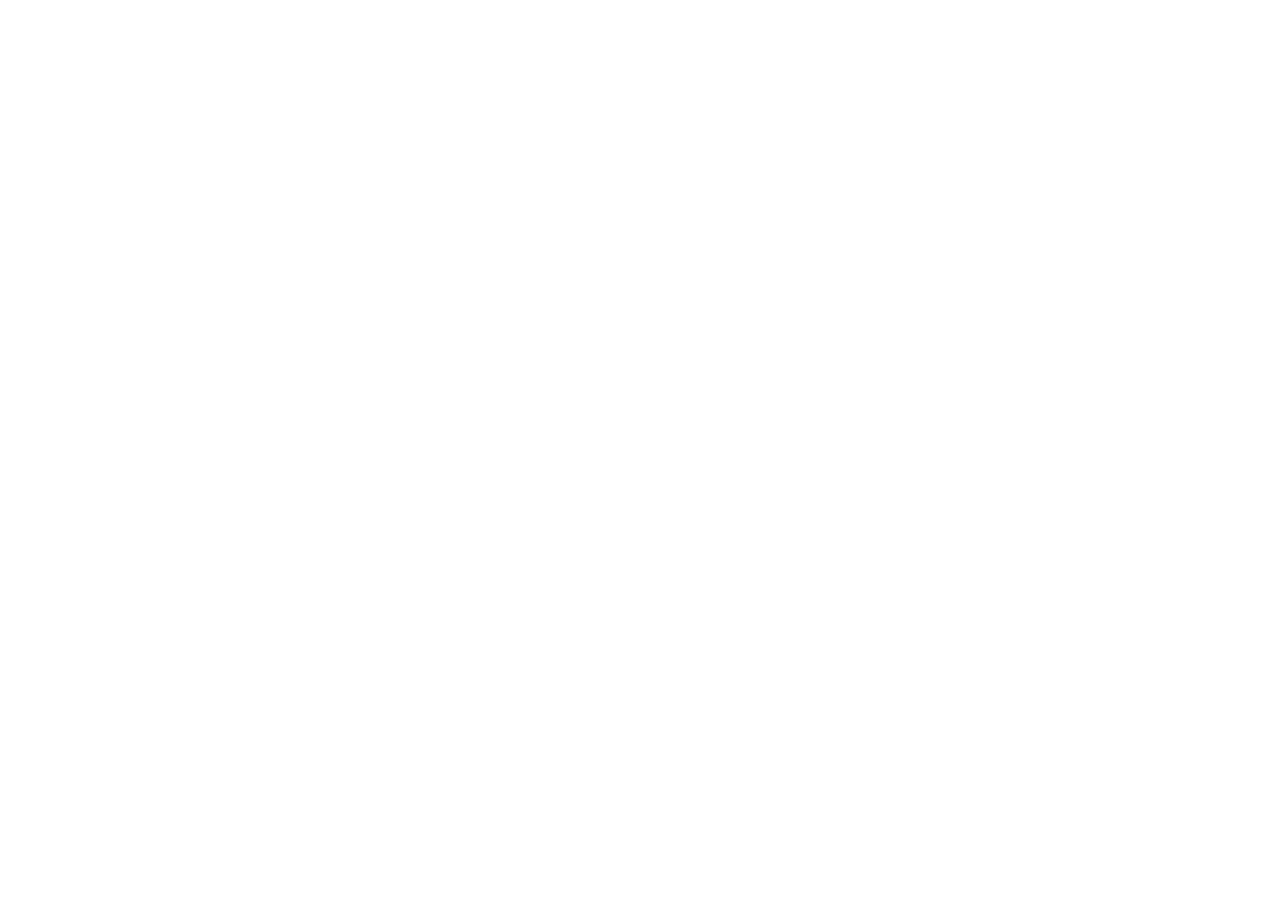
==== index.html @ 06ba1bb6 "初始化文件提交" ====
<!DOCTYPE html>
<html lang="en">
<head>
    <meta charset="UTF-8">
    <meta name="viewport" content="width=device-width, initial-scale=1.0">
    <title>Document</title>
</head>
<body>
    
</body>
</html>
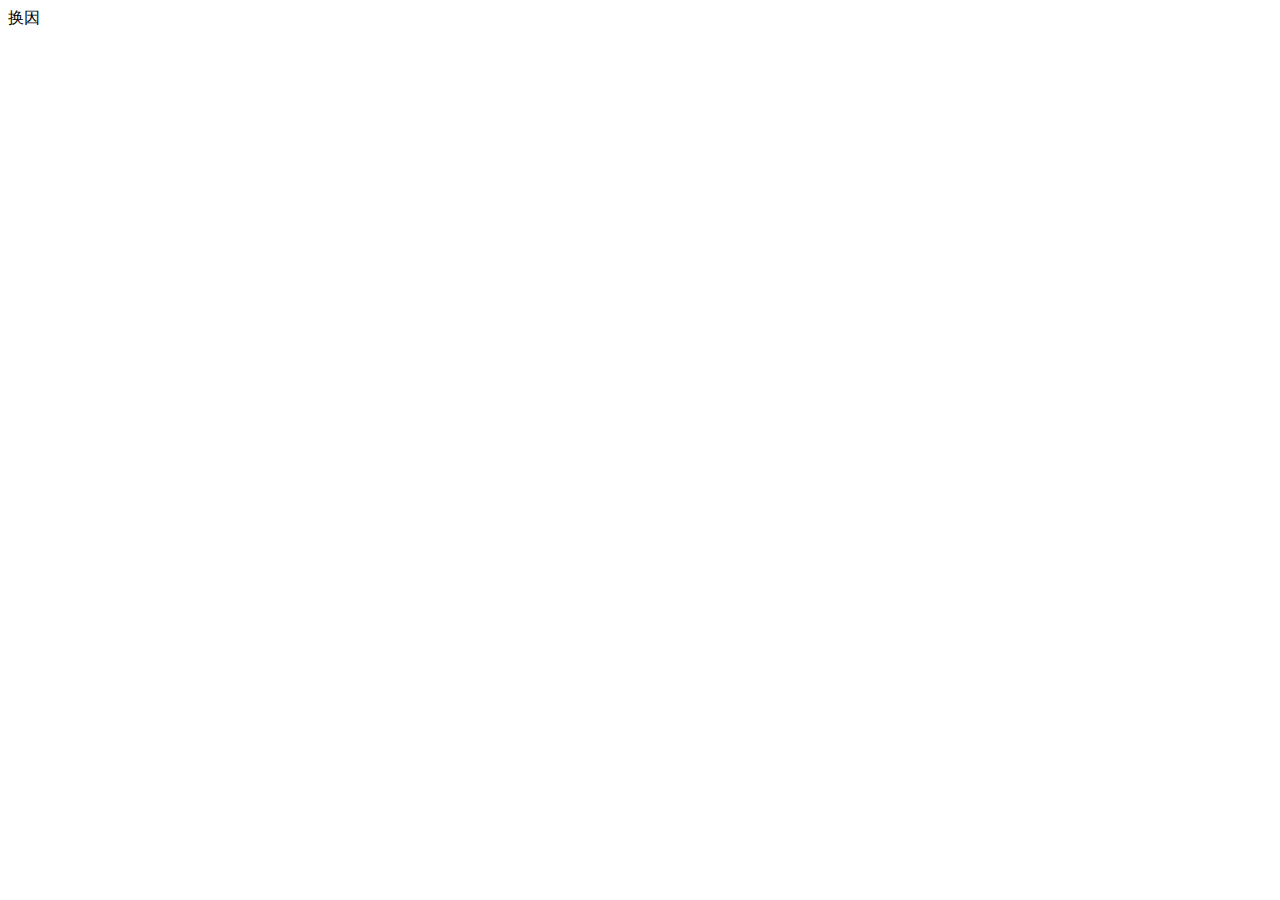
==== commit ed8c9237: "login分支登录页面完成" ====
--- a/index.html
+++ b/index.html
@@ -6,6 +6,6 @@
     <title>Document</title>
 </head>
 <body>
-    
+    换因
 </body>
 </html>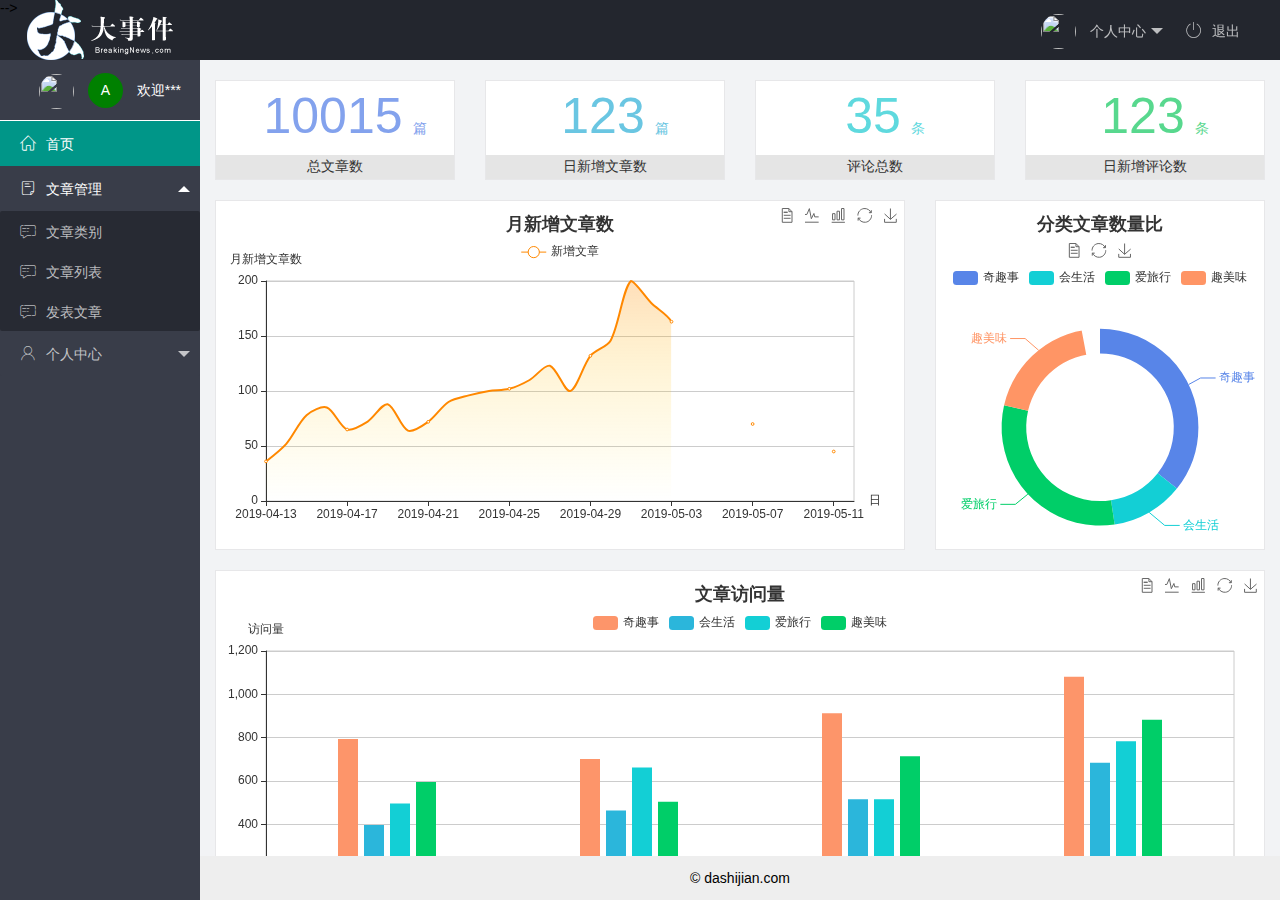
==== commit cfa99d4d: "index 退出功能" ====
--- a/index.html
+++ b/index.html
@@ -1,11 +1,93 @@
-<!DOCTYPE html>
 <html lang="en">
+
 <head>
     <meta charset="UTF-8">
     <meta name="viewport" content="width=device-width, initial-scale=1.0">
-    <title>Document</title>
+    <title>内容主页</title>
+    <!-- 引入layui的css -->
+    <link rel="stylesheet" href="assets/lib/layui/css/layui.css">
+    <!-- 引入i-con -->
+    <link rel="stylesheet" href="assets/fonts/iconfont.css">
+    <!-- 引入自己的css -->
+    <link rel="stylesheet" href="assets/css/index.css">
 </head>
+
 <body>
-    换因
+    <div class="layui-layout layui-layout-admin">
+        <div class="layui-header">
+            <div class="layui-logo">
+                <img src="assets/images/logo.png" alt="">
+            </div>
+            <!-- 头部区域（可配合layui已有的水平导航） --> -->
+            <ul class="layui-nav layui-layout-right">
+                <li class="layui-nav-item">
+                    <a href="javascript:;">
+                        <img src="http://t.cn/RCzsdCq" class="layui-nav-img">
+                        个人中心
+                    </a>
+                    <dl class="layui-nav-child">
+                        <dd><a href="">基本资料</a></dd>
+                        <dd><a href="">更换头像</a></dd>
+                        <dd><a href="">重置密码</a></dd>
+                    </dl>
+                </li>
+                <li class="layui-nav-item" >
+                   <a href="javascript:;" id="out"><span class="iconfont icon-tuichu" ></span>退出</a></li>
+            </ul>
+        </div>
+        <!-- 侧边栏内容 -->
+        <div class="layui-side layui-bg-black">
+            <div class="layui-side-scroll">
+                  <!-- 个人头像 -->
+              <div class="uselogo">
+                <img src="http://t.cn/RCzsdCq" class="layui-nav-img">
+                <span class="logo_two">A</span>
+                <span id="welcome">欢迎***</span>
+
+            </div>
+                <!-- 左侧导航区域（可配合layui已有的垂直导航） -->
+                <ul class="layui-nav layui-nav-tree " lay-shrink="all"   lay-filter="test">
+                    <li class="layui-nav-item layui-this"><a href="home/dashboard.html" target="fd">
+                        <span class="iconfont icon-home"></span>首页</a></li>
+                    <li class="layui-nav-item layui-nav-itemed">
+                        <a class="" href="javascript:;">
+                            <span class="iconfont icon-16"></span>文章管理</a>
+                        <dl class="layui-nav-child">
+                            <dd><a href="javascript:;"><span class="iconfont icon-pinglun"></span>文章类别</a></dd>
+                            <dd><a href="javascript:;"><span class="iconfont icon-pinglun"></span>文章列表</a></dd>
+                            <dd><a href="javascript:;"><span class="iconfont icon-pinglun"></span>发表文章</a></dd>
+                        </dl>
+                    </li>
+                    <li class="layui-nav-item">
+                        <a href="javascript:;">
+                            <span class="iconfont icon-user"></span>个人中心</a>
+                        <dl class="layui-nav-child">
+                            <dd><a href="javascript:;"><span class="iconfont icon-pinglun"></span>基本资料</a></dd>
+                            <dd><a href="javascript:;"><span class="iconfont icon-pinglun"></span>更换头像</a></dd>
+                            <dd><a href=""><span class="iconfont icon-pinglun"></span>重置密码</a></dd>
+                        </dl>
+                    </li>
+                </ul>
+            </div>
+        </div>
+        <div class="layui-body">
+            <!-- 内容主体区域 -->
+          <iframe name="fd"  src="home/dashboard.html" frameborder="0"></iframe>
+        </div>
+
+        <div class="layui-footer">
+            <!-- 底部固定区域 -->
+            © dashijian.com 
+        </div>
+    </div>
+    <!-- 调用layui的js -->
+    <script src="assets/lib/layui/layui.all.js"></script>
+    <!-- 调用jquery -->
+    <script src="assets/lib/jquery.js"></script>
+    <!-- 调用jquery辅助文档 -->
+    <script src="assets/js/baseapi.js"></script>
+    <!-- 调用自己的js -->
+    <script src="assets/js/index.js"></script>
 </body>
+
 </html>--- a/assets/lib/layui/css/layui.css
+++ b/assets/lib/layui/css/layui.css
@@ -0,0 +1,2 @@
+/** layui-v2.5.6 MIT License By https://www.layui.com */
+ .layui-inline,img{display:inline-block;vertical-align:middle}h1,h2,h3,h4,h5,h6{font-weight:400}.layui-edge,.layui-header,.layui-inline,.layui-main{position:relative}.layui-body,.layui-edge,.layui-elip{overflow:hidden}.layui-btn,.layui-edge,.layui-inline,img{vertical-align:middle}.layui-btn,.layui-disabled,.layui-icon,.layui-unselect{-moz-user-select:none;-webkit-user-select:none;-ms-user-select:none}.layui-elip,.layui-form-checkbox span,.layui-form-pane .layui-form-label{text-overflow:ellipsis;white-space:nowrap}.layui-breadcrumb,.layui-tree-btnGroup{visibility:hidden}blockquote,body,button,dd,div,dl,dt,form,h1,h2,h3,h4,h5,h6,input,li,ol,p,pre,td,textarea,th,ul{margin:0;padding:0;-webkit-tap-highlight-color:rgba(0,0,0,0)}a:active,a:hover{outline:0}img{border:none}li{list-style:none}table{border-collapse:collapse;border-spacing:0}h4,h5,h6{font-size:100%}button,input,optgroup,option,select,textarea{font-family:inherit;font-size:inherit;font-style:inherit;font-weight:inherit;outline:0}pre{white-space:pre-wrap;white-space:-moz-pre-wrap;white-space:-pre-wrap;white-space:-o-pre-wrap;word-wrap:break-word}body{line-height:24px;font:14px Helvetica Neue,Helvetica,PingFang SC,Tahoma,Arial,sans-serif}hr{height:1px;margin:10px 0;border:0;clear:both}a{color:#333;text-decoration:none}a:hover{color:#777}a cite{font-style:normal;*cursor:pointer}.layui-border-box,.layui-border-box *{box-sizing:border-box}.layui-box,.layui-box *{box-sizing:content-box}.layui-clear{clear:both;*zoom:1}.layui-clear:after{content:'\20';clear:both;*zoom:1;display:block;height:0}.layui-inline{*display:inline;*zoom:1}.layui-edge{display:inline-block;width:0;height:0;border-width:6px;border-style:dashed;border-color:transparent}.layui-edge-top{top:-4px;border-bottom-color:#999;border-bottom-style:solid}.layui-edge-right{border-left-color:#999;border-left-style:solid}.layui-edge-bottom{top:2px;border-top-color:#999;border-top-style:solid}.layui-edge-left{border-right-color:#999;border-right-style:solid}.layui-disabled,.layui-disabled:hover{color:#d2d2d2!important;cursor:not-allowed!important}.layui-circle{border-radius:100%}.layui-show{display:block!important}.layui-hide{display:none!important}@font-face{font-family:layui-icon;src:url(../font/iconfont.eot?v=256);src:url(../font/iconfont.eot?v=256#iefix) format('embedded-opentype'),url(../font/iconfont.woff2?v=256) format('woff2'),url(../font/iconfont.woff?v=256) format('woff'),url(../font/iconfont.ttf?v=256) format('truetype'),url(../font/iconfont.svg?v=256#layui-icon) format('svg')}.layui-icon{font-family:layui-icon!important;font-size:16px;font-style:normal;-webkit-font-smoothing:antialiased;-moz-osx-font-smoothing:grayscale}.layui-icon-reply-fill:before{content:"\e611"}.layui-icon-set-fill:before{content:"\e614"}.layui-icon-menu-fill:before{content:"\e60f"}.layui-icon-search:before{content:"\e615"}.layui-icon-share:before{content:"\e641"}.layui-icon-set-sm:before{content:"\e620"}.layui-icon-engine:before{content:"\e628"}.layui-icon-close:before{content:"\1006"}.layui-icon-close-fill:before{content:"\1007"}.layui-icon-chart-screen:before{content:"\e629"}.layui-icon-star:before{content:"\e600"}.layui-icon-circle-dot:before{content:"\e617"}.layui-icon-chat:before{content:"\e606"}.layui-icon-release:before{content:"\e609"}.layui-icon-list:before{content:"\e60a"}.layui-icon-chart:before{content:"\e62c"}.layui-icon-ok-circle:before{content:"\1005"}.layui-icon-layim-theme:before{content:"\e61b"}.layui-icon-table:before{content:"\e62d"}.layui-icon-right:before{content:"\e602"}.layui-icon-left:before{content:"\e603"}.layui-icon-cart-simple:before{content:"\e698"}.layui-icon-face-cry:before{content:"\e69c"}.layui-icon-face-smile:before{content:"\e6af"}.layui-icon-survey:before{content:"\e6b2"}.layui-icon-tree:before{content:"\e62e"}.layui-icon-ie:before{content:"\e7bb"}.layui-icon-upload-circle:before{content:"\e62f"}.layui-icon-add-circle:before{content:"\e61f"}.layui-icon-download-circle:before{content:"\e601"}.layui-icon-templeate-1:before{content:"\e630"}.layui-icon-util:before{content:"\e631"}.layui-icon-face-surprised:before{content:"\e664"}.layui-icon-edit:before{content:"\e642"}.layui-icon-speaker:before{content:"\e645"}.layui-icon-down:before{content:"\e61a"}.layui-icon-file:before{content:"\e621"}.layui-icon-layouts:before{content:"\e632"}.layui-icon-rate-half:before{content:"\e6c9"}.layui-icon-add-circle-fine:before{content:"\e608"}.layui-icon-prev-circle:before{content:"\e633"}.layui-icon-read:before{content:"\e705"}.layui-icon-404:before{content:"\e61c"}.layui-icon-carousel:before{content:"\e634"}.layui-icon-help:before{content:"\e607"}.layui-icon-code-circle:before{content:"\e635"}.layui-icon-windows:before{content:"\e67f"}.layui-icon-water:before{content:"\e636"}.layui-icon-username:before{content:"\e66f"}.layui-icon-find-fill:before{content:"\e670"}.layui-icon-about:before{content:"\e60b"}.layui-icon-location:before{content:"\e715"}.layui-icon-up:before{content:"\e619"}.layui-icon-pause:before{content:"\e651"}.layui-icon-date:before{content:"\e637"}.layui-icon-layim-uploadfile:before{content:"\e61d"}.layui-icon-delete:before{content:"\e640"}.layui-icon-play:before{content:"\e652"}.layui-icon-top:before{content:"\e604"}.layui-icon-firefox:before{content:"\e686"}.layui-icon-friends:before{content:"\e612"}.layui-icon-refresh-3:before{content:"\e9aa"}.layui-icon-ok:before{content:"\e605"}.layui-icon-layer:before{content:"\e638"}.layui-icon-face-smile-fine:before{content:"\e60c"}.layui-icon-dollar:before{content:"\e659"}.layui-icon-group:before{content:"\e613"}.layui-icon-layim-download:before{content:"\e61e"}.layui-icon-picture-fine:before{content:"\e60d"}.layui-icon-link:before{content:"\e64c"}.layui-icon-diamond:before{content:"\e735"}.layui-icon-log:before{content:"\e60e"}.layui-icon-key:before{content:"\e683"}.layui-icon-rate-solid:before{content:"\e67a"}.layui-icon-fonts-del:before{content:"\e64f"}.layui-icon-unlink:before{content:"\e64d"}.layui-icon-fonts-clear:before{content:"\e639"}.layui-icon-triangle-r:before{content:"\e623"}.layui-icon-circle:before{content:"\e63f"}.layui-icon-radio:before{content:"\e643"}.layui-icon-align-center:before{content:"\e647"}.layui-icon-align-right:before{content:"\e648"}.layui-icon-align-left:before{content:"\e649"}.layui-icon-loading-1:before{content:"\e63e"}.layui-icon-return:before{content:"\e65c"}.layui-icon-fonts-strong:before{content:"\e62b"}.layui-icon-upload:before{content:"\e67c"}.layui-icon-dialogue:before{content:"\e63a"}.layui-icon-video:before{content:"\e6ed"}.layui-icon-headset:before{content:"\e6fc"}.layui-icon-cellphone-fine:before{content:"\e63b"}.layui-icon-add-1:before{content:"\e654"}.layui-icon-face-smile-b:before{content:"\e650"}.layui-icon-fonts-html:before{content:"\e64b"}.layui-icon-screen-full:before{content:"\e622"}.layui-icon-form:before{content:"\e63c"}.layui-icon-cart:before{content:"\e657"}.layui-icon-camera-fill:before{content:"\e65d"}.layui-icon-tabs:before{content:"\e62a"}.layui-icon-heart-fill:before{content:"\e68f"}.layui-icon-fonts-code:before{content:"\e64e"}.layui-icon-ios:before{content:"\e680"}.layui-icon-at:before{content:"\e687"}.layui-icon-fire:before{content:"\e756"}.layui-icon-set:before{content:"\e716"}.layui-icon-fonts-u:before{content:"\e646"}.layui-icon-triangle-d:before{content:"\e625"}.layui-icon-tips:before{content:"\e702"}.layui-icon-picture:before{content:"\e64a"}.layui-icon-more-vertical:before{content:"\e671"}.layui-icon-bluetooth:before{content:"\e689"}.layui-icon-flag:before{content:"\e66c"}.layui-icon-loading:before{content:"\e63d"}.layui-icon-fonts-i:before{content:"\e644"}.layui-icon-refresh-1:before{content:"\e666"}.layui-icon-rmb:before{content:"\e65e"}.layui-icon-addition:before{content:"\e624"}.layui-icon-home:before{content:"\e68e"}.layui-icon-time:before{content:"\e68d"}.layui-icon-user:before{content:"\e770"}.layui-icon-notice:before{content:"\e667"}.layui-icon-chrome:before{content:"\e68a"}.layui-icon-edge:before{content:"\e68b"}.layui-icon-login-weibo:before{content:"\e675"}.layui-icon-voice:before{content:"\e688"}.layui-icon-upload-drag:before{content:"\e681"}.layui-icon-login-qq:before{content:"\e676"}.layui-icon-snowflake:before{content:"\e6b1"}.layui-icon-heart:before{content:"\e68c"}.layui-icon-logout:before{content:"\e682"}.layui-icon-file-b:before{content:"\e655"}.layui-icon-template:before{content:"\e663"}.layui-icon-transfer:before{content:"\e691"}.layui-icon-auz:before{content:"\e672"}.layui-icon-console:before{content:"\e665"}.layui-icon-app:before{content:"\e653"}.layui-icon-prev:before{content:"\e65a"}.layui-icon-website:before{content:"\e7ae"}.layui-icon-next:before{content:"\e65b"}.layui-icon-component:before{content:"\e857"}.layui-icon-android:before{content:"\e684"}.layui-icon-more:before{content:"\e65f"}.layui-icon-login-wechat:before{content:"\e677"}.layui-icon-shrink-right:before{content:"\e668"}.layui-icon-spread-left:before{content:"\e66b"}.layui-icon-camera:before{content:"\e660"}.layui-icon-note:before{content:"\e66e"}.layui-icon-refresh:before{content:"\e669"}.layui-icon-female:before{content:"\e661"}.layui-icon-male:before{content:"\e662"}.layui-icon-screen-restore:before{content:"\e758"}.layui-icon-password:before{content:"\e673"}.layui-icon-senior:before{content:"\e674"}.layui-icon-theme:before{content:"\e66a"}.layui-icon-tread:before{content:"\e6c5"}.layui-icon-praise:before{content:"\e6c6"}.layui-icon-star-fill:before{content:"\e658"}.layui-icon-rate:before{content:"\e67b"}.layui-icon-template-1:before{content:"\e656"}.layui-icon-vercode:before{content:"\e679"}.layui-icon-service:before{content:"\e626"}.layui-icon-cellphone:before{content:"\e678"}.layui-icon-print:before{content:"\e66d"}.layui-icon-cols:before{content:"\e610"}.layui-icon-wifi:before{content:"\e7e0"}.layui-icon-export:before{content:"\e67d"}.layui-icon-rss:before{content:"\e808"}.layui-icon-slider:before{content:"\e714"}.layui-icon-email:before{content:"\e618"}.layui-icon-subtraction:before{content:"\e67e"}.layui-icon-mike:before{content:"\e6dc"}.layui-icon-light:before{content:"\e748"}.layui-icon-gift:before{content:"\e627"}.layui-icon-mute:before{content:"\e685"}.layui-icon-reduce-circle:before{content:"\e616"}.layui-icon-music:before{content:"\e690"}.layui-main{width:1140px;margin:0 auto}.layui-header{z-index:1000;height:60px}.layui-header a:hover{transition:all .5s;-webkit-transition:all .5s}.layui-side{position:fixed;left:0;top:0;bottom:0;z-index:999;width:200px;overflow-x:hidden}.layui-side-scroll{position:relative;width:220px;height:100%;overflow-x:hidden}.layui-body{position:absolute;left:200px;right:0;top:0;bottom:0;z-index:998;width:auto;overflow-y:auto;box-sizing:border-box}.layui-layout-body{overflow:hidden}.layui-layout-admin .layui-header{background-color:#23262E}.layui-layout-admin .layui-side{top:60px;width:200px;overflow-x:hidden}.layui-layout-admin .layui-body{position:fixed;top:60px;bottom:44px}.layui-layout-admin .layui-main{width:auto;margin:0 15px}.layui-layout-admin .layui-footer{position:fixed;left:200px;right:0;bottom:0;height:44px;line-height:44px;padding:0 15px;background-color:#eee}.layui-layout-admin .layui-logo{position:absolute;left:0;top:0;width:200px;height:100%;line-height:60px;text-align:center;color:#009688;font-size:16px}.layui-layout-admin .layui-header .layui-nav{background:0 0}.layui-layout-left{position:absolute!important;left:200px;top:0}.layui-layout-right{position:absolute!important;right:0;top:0}.layui-container{position:relative;margin:0 auto;padding:0 15px;box-sizing:border-box}.layui-fluid{position:relative;margin:0 auto;padding:0 15px}.layui-row:after,.layui-row:before{content:'';display:block;clear:both}.layui-col-lg1,.layui-col-lg10,.layui-col-lg11,.layui-col-lg12,.layui-col-lg2,.layui-col-lg3,.layui-col-lg4,.layui-col-lg5,.layui-col-lg6,.layui-col-lg7,.layui-col-lg8,.layui-col-lg9,.layui-col-md1,.layui-col-md10,.layui-col-md11,.layui-col-md12,.layui-col-md2,.layui-col-md3,.layui-col-md4,.layui-col-md5,.layui-col-md6,.layui-col-md7,.layui-col-md8,.layui-col-md9,.layui-col-sm1,.layui-col-sm10,.layui-col-sm11,.layui-col-sm12,.layui-col-sm2,.layui-col-sm3,.layui-col-sm4,.layui-col-sm5,.layui-col-sm6,.layui-col-sm7,.layui-col-sm8,.layui-col-sm9,.layui-col-xs1,.layui-col-xs10,.layui-col-xs11,.layui-col-xs12,.layui-col-xs2,.layui-col-xs3,.layui-col-xs4,.layui-col-xs5,.layui-col-xs6,.layui-col-xs7,.layui-col-xs8,.layui-col-xs9{position:relative;display:block;box-sizing:border-box}.layui-col-xs1,.layui-col-xs10,.layui-col-xs11,.layui-col-xs12,.layui-col-xs2,.layui-col-xs3,.layui-col-xs4,.layui-col-xs5,.layui-col-xs6,.layui-col-xs7,.layui-col-xs8,.layui-col-xs9{float:left}.layui-col-xs1{width:8.33333333%}.layui-col-xs2{width:16.66666667%}.layui-col-xs3{width:25%}.layui-col-xs4{width:33.33333333%}.layui-col-xs5{width:41.66666667%}.layui-col-xs6{width:50%}.layui-col-xs7{width:58.33333333%}.layui-col-xs8{width:66.66666667%}.layui-col-xs9{width:75%}.layui-col-xs10{width:83.33333333%}.layui-col-xs11{width:91.66666667%}.layui-col-xs12{width:100%}.layui-col-xs-offset1{margin-left:8.33333333%}.layui-col-xs-offset2{margin-left:16.66666667%}.layui-col-xs-offset3{margin-left:25%}.layui-col-xs-offset4{margin-left:33.33333333%}.layui-col-xs-offset5{margin-left:41.66666667%}.layui-col-xs-offset6{margin-left:50%}.layui-col-xs-offset7{margin-left:58.33333333%}.layui-col-xs-offset8{margin-left:66.66666667%}.layui-col-xs-offset9{margin-left:75%}.layui-col-xs-offset10{margin-left:83.33333333%}.layui-col-xs-offset11{margin-left:91.66666667%}.layui-col-xs-offset12{margin-left:100%}@media screen and (max-width:768px){.layui-hide-xs{display:none!important}.layui-show-xs-block{display:block!important}.layui-show-xs-inline{display:inline!important}.layui-show-xs-inline-block{display:inline-block!important}}@media screen and (min-width:768px){.layui-container{width:750px}.layui-hide-sm{display:none!important}.layui-show-sm-block{display:block!important}.layui-show-sm-inline{display:inline!important}.layui-show-sm-inline-block{display:inline-block!important}.layui-col-sm1,.layui-col-sm10,.layui-col-sm11,.layui-col-sm12,.layui-col-sm2,.layui-col-sm3,.layui-col-sm4,.layui-col-sm5,.layui-col-sm6,.layui-col-sm7,.layui-col-sm8,.layui-col-sm9{float:left}.layui-col-sm1{width:8.33333333%}.layui-col-sm2{width:16.66666667%}.layui-col-sm3{width:25%}.layui-col-sm4{width:33.33333333%}.layui-col-sm5{width:41.66666667%}.layui-col-sm6{width:50%}.layui-col-sm7{width:58.33333333%}.layui-col-sm8{width:66.66666667%}.layui-col-sm9{width:75%}.layui-col-sm10{width:83.33333333%}.layui-col-sm11{width:91.66666667%}.layui-col-sm12{width:100%}.layui-col-sm-offset1{margin-left:8.33333333%}.layui-col-sm-offset2{margin-left:16.66666667%}.layui-col-sm-offset3{margin-left:25%}.layui-col-sm-offset4{margin-left:33.33333333%}.layui-col-sm-offset5{margin-left:41.66666667%}.layui-col-sm-offset6{margin-left:50%}.layui-col-sm-offset7{margin-left:58.33333333%}.layui-col-sm-offset8{margin-left:66.66666667%}.layui-col-sm-offset9{margin-left:75%}.layui-col-sm-offset10{margin-left:83.33333333%}.layui-col-sm-offset11{margin-left:91.66666667%}.layui-col-sm-offset12{margin-left:100%}}@media screen and (min-width:992px){.layui-container{width:970px}.layui-hide-md{display:none!important}.layui-show-md-block{display:block!important}.layui-show-md-inline{display:inline!important}.layui-show-md-inline-block{display:inline-block!important}.layui-col-md1,.layui-col-md10,.layui-col-md11,.layui-col-md12,.layui-col-md2,.layui-col-md3,.layui-col-md4,.layui-col-md5,.layui-col-md6,.layui-col-md7,.layui-col-md8,.layui-col-md9{float:left}.layui-col-md1{width:8.33333333%}.layui-col-md2{width:16.66666667%}.layui-col-md3{width:25%}.layui-col-md4{width:33.33333333%}.layui-col-md5{width:41.66666667%}.layui-col-md6{width:50%}.layui-col-md7{width:58.33333333%}.layui-col-md8{width:66.66666667%}.layui-col-md9{width:75%}.layui-col-md10{width:83.33333333%}.layui-col-md11{width:91.66666667%}.layui-col-md12{width:100%}.layui-col-md-offset1{margin-left:8.33333333%}.layui-col-md-offset2{margin-left:16.66666667%}.layui-col-md-offset3{margin-left:25%}.layui-col-md-offset4{margin-left:33.33333333%}.layui-col-md-offset5{margin-left:41.66666667%}.layui-col-md-offset6{margin-left:50%}.layui-col-md-offset7{margin-left:58.33333333%}.layui-col-md-offset8{margin-left:66.66666667%}.layui-col-md-offset9{margin-left:75%}.layui-col-md-offset10{margin-left:83.33333333%}.layui-col-md-offset11{margin-left:91.66666667%}.layui-col-md-offset12{margin-left:100%}}@media screen and (min-width:1200px){.layui-container{width:1170px}.layui-hide-lg{display:none!important}.layui-show-lg-block{display:block!important}.layui-show-lg-inline{display:inline!important}.layui-show-lg-inline-block{display:inline-block!important}.layui-col-lg1,.layui-col-lg10,.layui-col-lg11,.layui-col-lg12,.layui-col-lg2,.layui-col-lg3,.layui-col-lg4,.layui-col-lg5,.layui-col-lg6,.layui-col-lg7,.layui-col-lg8,.layui-col-lg9{float:left}.layui-col-lg1{width:8.33333333%}.layui-col-lg2{width:16.66666667%}.layui-col-lg3{width:25%}.layui-col-lg4{width:33.33333333%}.layui-col-lg5{width:41.66666667%}.layui-col-lg6{width:50%}.layui-col-lg7{width:58.33333333%}.layui-col-lg8{width:66.66666667%}.layui-col-lg9{width:75%}.layui-col-lg10{width:83.33333333%}.layui-col-lg11{width:91.66666667%}.layui-col-lg12{width:100%}.layui-col-lg-offset1{margin-left:8.33333333%}.layui-col-lg-offset2{margin-left:16.66666667%}.layui-col-lg-offset3{margin-left:25%}.layui-col-lg-offset4{margin-left:33.33333333%}.layui-col-lg-offset5{margin-left:41.66666667%}.layui-col-lg-offset6{margin-left:50%}.layui-col-lg-offset7{margin-left:58.33333333%}.layui-col-lg-offset8{margin-left:66.66666667%}.layui-col-lg-offset9{margin-left:75%}.layui-col-lg-offset10{margin-left:83.33333333%}.layui-col-lg-offset11{margin-left:91.66666667%}.layui-col-lg-offset12{margin-left:100%}}.layui-col-space1{margin:-.5px}.layui-col-space1>*{padding:.5px}.layui-col-space2{margin:-1px}.layui-col-space2>*{padding:1px}.layui-col-space4{margin:-2px}.layui-col-space4>*{padding:2px}.layui-col-space5{margin:-2.5px}.layui-col-space5>*{padding:2.5px}.layui-col-space6{margin:-3px}.layui-col-space6>*{padding:3px}.layui-col-space8{margin:-4px}.layui-col-space8>*{padding:4px}.layui-col-space10{margin:-5px}.layui-col-space10>*{padding:5px}.layui-col-space12{margin:-6px}.layui-col-space12>*{padding:6px}.layui-col-space14{margin:-7px}.layui-col-space14>*{padding:7px}.layui-col-space15{margin:-7.5px}.layui-col-space15>*{padding:7.5px}.layui-col-space16{margin:-8px}.layui-col-space16>*{padding:8px}.layui-col-space18{margin:-9px}.layui-col-space18>*{padding:9px}.layui-col-space20{margin:-10px}.layui-col-space20>*{padding:10px}.layui-col-space22{margin:-11px}.layui-col-space22>*{padding:11px}.layui-col-space24{margin:-12px}.layui-col-space24>*{padding:12px}.layui-col-space25{margin:-12.5px}.layui-col-space25>*{padding:12.5px}.layui-col-space26{margin:-13px}.layui-col-space26>*{padding:13px}.layui-col-space28{margin:-14px}.layui-col-space28>*{padding:14px}.layui-col-space30{margin:-15px}.layui-col-space30>*{padding:15px}.layui-btn,.layui-input,.layui-select,.layui-textarea,.layui-upload-button{outline:0;-webkit-appearance:none;transition:all .3s;-webkit-transition:all .3s;box-sizing:border-box}.layui-elem-quote{margin-bottom:10px;padding:15px;line-height:22px;border-left:5px solid #009688;border-radius:0 2px 2px 0;background-color:#f2f2f2}.layui-quote-nm{border-style:solid;border-width:1px 1px 1px 5px;background:0 0}.layui-elem-field{margin-bottom:10px;padding:0;border-width:1px;border-style:solid}.layui-elem-field legend{margin-left:20px;padding:0 10px;font-size:20px;font-weight:300}.layui-field-title{margin:10px 0 20px;border-width:1px 0 0}.layui-field-box{padding:10px 15px}.layui-field-title .layui-field-box{padding:10px 0}.layui-progress{position:relative;height:6px;border-radius:20px;background-color:#e2e2e2}.layui-progress-bar{position:absolute;left:0;top:0;width:0;max-width:100%;height:6px;border-radius:20px;text-align:right;background-color:#5FB878;transition:all .3s;-webkit-transition:all .3s}.layui-progress-big,.layui-progress-big .layui-progress-bar{height:18px;line-height:18px}.layui-progress-text{position:relative;top:-20px;line-height:18px;font-size:12px;color:#666}.layui-progress-big .layui-progress-text{position:static;padding:0 10px;color:#fff}.layui-collapse{border-width:1px;border-style:solid;border-radius:2px}.layui-colla-content,.layui-colla-item{border-top-width:1px;border-top-style:solid}.layui-colla-item:first-child{border-top:none}.layui-colla-title{position:relative;height:42px;line-height:42px;padding:0 15px 0 35px;color:#333;background-color:#f2f2f2;cursor:pointer;font-size:14px;overflow:hidden}.layui-colla-content{display:none;padding:10px 15px;line-height:22px;color:#666}.layui-colla-icon{position:absolute;left:15px;top:0;font-size:14px}.layui-card{margin-bottom:15px;border-radius:2px;background-color:#fff;box-shadow:0 1px 2px 0 rgba(0,0,0,.05)}.layui-card:last-child{margin-bottom:0}.layui-card-header{position:relative;height:42px;line-height:42px;padding:0 15px;border-bottom:1px solid #f6f6f6;color:#333;border-radius:2px 2px 0 0;font-size:14px}.layui-bg-black,.layui-bg-blue,.layui-bg-cyan,.layui-bg-green,.layui-bg-orange,.layui-bg-red{color:#fff!important}.layui-card-body{position:relative;padding:10px 15px;line-height:24px}.layui-card-body[pad15]{padding:15px}.layui-card-body[pad20]{padding:20px}.layui-card-body .layui-table{margin:5px 0}.layui-card .layui-tab{margin:0}.layui-panel-window{position:relative;padding:15px;border-radius:0;border-top:5px solid #E6E6E6;background-color:#fff}.layui-auxiliar-moving{position:fixed;left:0;right:0;top:0;bottom:0;width:100%;height:100%;background:0 0;z-index:9999999999}.layui-form-label,.layui-form-mid,.layui-form-select,.layui-input-block,.layui-input-inline,.layui-textarea{position:relative}.layui-bg-red{background-color:#FF5722!important}.layui-bg-orange{background-color:#FFB800!important}.layui-bg-green{background-color:#009688!important}.layui-bg-cyan{background-color:#2F4056!important}.layui-bg-blue{background-color:#1E9FFF!important}.layui-bg-black{background-color:#393D49!important}.layui-bg-gray{background-color:#eee!important;color:#666!important}.layui-badge-rim,.layui-colla-content,.layui-colla-item,.layui-collapse,.layui-elem-field,.layui-form-pane .layui-form-item[pane],.layui-form-pane .layui-form-label,.layui-input,.layui-layedit,.layui-layedit-tool,.layui-quote-nm,.layui-select,.layui-tab-bar,.layui-tab-card,.layui-tab-title,.layui-tab-title .layui-this:after,.layui-textarea{border-color:#e6e6e6}.layui-timeline-item:before,hr{background-color:#e6e6e6}.layui-text{line-height:22px;font-size:14px;color:#666}.layui-text h1,.layui-text h2,.layui-text h3{font-weight:500;color:#333}.layui-text h1{font-size:30px}.layui-text h2{font-size:24px}.layui-text h3{font-size:18px}.layui-text a:not(.layui-btn){color:#01AAED}.layui-text a:not(.layui-btn):hover{text-decoration:underline}.layui-text ul{padding:5px 0 5px 15px}.layui-text ul li{margin-top:5px;list-style-type:disc}.layui-text em,.layui-word-aux{color:#999!important;padding:0 5px!important}.layui-btn{display:inline-block;height:38px;line-height:38px;padding:0 18px;background-color:#009688;color:#fff;white-space:nowrap;text-align:center;font-size:14px;border:none;border-radius:2px;cursor:pointer}.layui-btn:hover{opacity:.8;filter:alpha(opacity=80);color:#fff}.layui-btn:active{opacity:1;filter:alpha(opacity=100)}.layui-btn+.layui-btn{margin-left:10px}.layui-btn-container{font-size:0}.layui-btn-container .layui-btn{margin-right:10px;margin-bottom:10px}.layui-btn-container .layui-btn+.layui-btn{margin-left:0}.layui-table .layui-btn-container .layui-btn{margin-bottom:9px}.layui-btn-radius{border-radius:100px}.layui-btn .layui-icon{margin-right:3px;font-size:18px;vertical-align:bottom;vertical-align:middle\9}.layui-btn-primary{border:1px solid #C9C9C9;background-color:#fff;color:#555}.layui-btn-primary:hover{border-color:#009688;color:#333}.layui-btn-normal{background-color:#1E9FFF}.layui-btn-warm{background-color:#FFB800}.layui-btn-danger{background-color:#FF5722}.layui-btn-checked{background-color:#5FB878}.layui-btn-disabled,.layui-btn-disabled:active,.layui-btn-disabled:hover{border:1px solid #e6e6e6;background-color:#FBFBFB;color:#C9C9C9;cursor:not-allowed;opacity:1}.layui-btn-lg{height:44px;line-height:44px;padding:0 25px;font-size:16px}.layui-btn-sm{height:30px;line-height:30px;padding:0 10px;font-size:12px}.layui-btn-sm i{font-size:16px!important}.layui-btn-xs{height:22px;line-height:22px;padding:0 5px;font-size:12px}.layui-btn-xs i{font-size:14px!important}.layui-btn-group{display:inline-block;vertical-align:middle;font-size:0}.layui-btn-group .layui-btn{margin-left:0!important;margin-right:0!important;border-left:1px solid rgba(255,255,255,.5);border-radius:0}.layui-btn-group .layui-btn-primary{border-left:none}.layui-btn-group .layui-btn-primary:hover{border-color:#C9C9C9;color:#009688}.layui-btn-group .layui-btn:first-child{border-left:none;border-radius:2px 0 0 2px}.layui-btn-group .layui-btn-primary:first-child{border-left:1px solid #c9c9c9}.layui-btn-group .layui-btn:last-child{border-radius:0 2px 2px 0}.layui-btn-group .layui-btn+.layui-btn{margin-left:0}.layui-btn-group+.layui-btn-group{margin-left:10px}.layui-btn-fluid{width:100%}.layui-input,.layui-select,.layui-textarea{height:38px;line-height:1.3;line-height:38px\9;border-width:1px;border-style:solid;background-color:#fff;border-radius:2px}.layui-input::-webkit-input-placeholder,.layui-select::-webkit-input-placeholder,.layui-textarea::-webkit-input-placeholder{line-height:1.3}.layui-input,.layui-textarea{display:block;width:100%;padding-left:10px}.layui-input:hover,.layui-textarea:hover{border-color:#D2D2D2!important}.layui-input:focus,.layui-textarea:focus{border-color:#C9C9C9!important}.layui-textarea{min-height:100px;height:auto;line-height:20px;padding:6px 10px;resize:vertical}.layui-select{padding:0 10px}.layui-form input[type=checkbox],.layui-form input[type=radio],.layui-form select{display:none}.layui-form [lay-ignore]{display:initial}.layui-form-item{margin-bottom:15px;clear:both;*zoom:1}.layui-form-item:after{content:'\20';clear:both;*zoom:1;display:block;height:0}.layui-form-label{float:left;display:block;padding:9px 15px;width:80px;font-weight:400;line-height:20px;text-align:right}.layui-form-label-col{display:block;float:none;padding:9px 0;line-height:20px;text-align:left}.layui-form-item .layui-inline{margin-bottom:5px;margin-right:10px}.layui-input-block{margin-left:110px;min-height:36px}.layui-input-inline{display:inline-block;vertical-align:middle}.layui-form-item .layui-input-inline{float:left;width:190px;margin-right:10px}.layui-form-text .layui-input-inline{width:auto}.layui-form-mid{float:left;display:block;padding:9px 0!important;line-height:20px;margin-right:10px}.layui-form-danger+.layui-form-select .layui-input,.layui-form-danger:focus{border-color:#FF5722!important}.layui-form-select .layui-input{padding-right:30px;cursor:pointer}.layui-form-select .layui-edge{position:absolute;right:10px;top:50%;margin-top:-3px;cursor:pointer;border-width:6px;border-top-color:#c2c2c2;border-top-style:solid;transition:all .3s;-webkit-transition:all .3s}.layui-form-select dl{display:none;position:absolute;left:0;top:42px;padding:5px 0;z-index:899;min-width:100%;border:1px solid #d2d2d2;max-height:300px;overflow-y:auto;background-color:#fff;border-radius:2px;box-shadow:0 2px 4px rgba(0,0,0,.12);box-sizing:border-box}.layui-form-select dl dd,.layui-form-select dl dt{padding:0 10px;line-height:36px;white-space:nowrap;overflow:hidden;text-overflow:ellipsis}.layui-form-select dl dt{font-size:12px;color:#999}.layui-form-select dl dd{cursor:pointer}.layui-form-select dl dd:hover{background-color:#f2f2f2;-webkit-transition:.5s all;transition:.5s all}.layui-form-select .layui-select-group dd{padding-left:20px}.layui-form-select dl dd.layui-select-tips{padding-left:10px!important;color:#999}.layui-form-select dl dd.layui-this{background-color:#5FB878;color:#fff}.layui-form-checkbox,.layui-form-select dl dd.layui-disabled{background-color:#fff}.layui-form-selected dl{display:block}.layui-form-checkbox,.layui-form-checkbox *,.layui-form-switch{display:inline-block;vertical-align:middle}.layui-form-selected .layui-edge{margin-top:-9px;-webkit-transform:rotate(180deg);transform:rotate(180deg);margin-top:-3px\9}:root .layui-form-selected .layui-edge{margin-top:-9px\0/IE9}.layui-form-selectup dl{top:auto;bottom:42px}.layui-select-none{margin:5px 0;text-align:center;color:#999}.layui-select-disabled .layui-disabled{border-color:#eee!important}.layui-select-disabled .layui-edge{border-top-color:#d2d2d2}.layui-form-checkbox{position:relative;height:30px;line-height:30px;margin-right:10px;padding-right:30px;cursor:pointer;font-size:0;-webkit-transition:.1s linear;transition:.1s linear;box-sizing:border-box}.layui-form-checkbox span{padding:0 10px;height:100%;font-size:14px;border-radius:2px 0 0 2px;background-color:#d2d2d2;color:#fff;overflow:hidden}.layui-form-checkbox:hover span{background-color:#c2c2c2}.layui-form-checkbox i{position:absolute;right:0;top:0;width:30px;height:28px;border:1px solid #d2d2d2;border-left:none;border-radius:0 2px 2px 0;color:#fff;font-size:20px;text-align:center}.layui-form-checkbox:hover i{border-color:#c2c2c2;color:#c2c2c2}.layui-form-checked,.layui-form-checked:hover{border-color:#5FB878}.layui-form-checked span,.layui-form-checked:hover span{background-color:#5FB878}.layui-form-checked i,.layui-form-checked:hover i{color:#5FB878}.layui-form-item .layui-form-checkbox{margin-top:4px}.layui-form-checkbox[lay-skin=primary]{height:auto!important;line-height:normal!important;min-width:18px;min-height:18px;border:none!important;margin-right:0;padding-left:28px;padding-right:0;background:0 0}.layui-form-checkbox[lay-skin=primary] span{padding-left:0;padding-right:15px;line-height:18px;background:0 0;color:#666}.layui-form-checkbox[lay-skin=primary] i{right:auto;left:0;width:16px;height:16px;line-height:16px;border:1px solid #d2d2d2;font-size:12px;border-radius:2px;background-color:#fff;-webkit-transition:.1s linear;transition:.1s linear}.layui-form-checkbox[lay-skin=primary]:hover i{border-color:#5FB878;color:#fff}.layui-form-checked[lay-skin=primary] i{border-color:#5FB878!important;background-color:#5FB878;color:#fff}.layui-checkbox-disbaled[lay-skin=primary] span{background:0 0!important;color:#c2c2c2}.layui-checkbox-disbaled[lay-skin=primary]:hover i{border-color:#d2d2d2}.layui-form-item .layui-form-checkbox[lay-skin=primary]{margin-top:10px}.layui-form-switch{position:relative;height:22px;line-height:22px;min-width:35px;padding:0 5px;margin-top:8px;border:1px solid #d2d2d2;border-radius:20px;cursor:pointer;background-color:#fff;-webkit-transition:.1s linear;transition:.1s linear}.layui-form-switch i{position:absolute;left:5px;top:3px;width:16px;height:16px;border-radius:20px;background-color:#d2d2d2;-webkit-transition:.1s linear;transition:.1s linear}.layui-form-switch em{position:relative;top:0;width:25px;margin-left:21px;padding:0!important;text-align:center!important;color:#999!important;font-style:normal!important;font-size:12px}.layui-form-onswitch{border-color:#5FB878;background-color:#5FB878}.layui-checkbox-disbaled,.layui-checkbox-disbaled i{border-color:#e2e2e2!important}.layui-form-onswitch i{left:100%;margin-left:-21px;background-color:#fff}.layui-form-onswitch em{margin-left:5px;margin-right:21px;color:#fff!important}.layui-checkbox-disbaled span{background-color:#e2e2e2!important}.layui-checkbox-disbaled:hover i{color:#fff!important}[lay-radio]{display:none}.layui-form-radio,.layui-form-radio *{display:inline-block;vertical-align:middle}.layui-form-radio{line-height:28px;margin:6px 10px 0 0;padding-right:10px;cursor:pointer;font-size:0}.layui-form-radio *{font-size:14px}.layui-form-radio>i{margin-right:8px;font-size:22px;color:#c2c2c2}.layui-form-radio>i:hover,.layui-form-radioed>i{color:#5FB878}.layui-radio-disbaled>i{color:#e2e2e2!important}.layui-form-pane .layui-form-label{width:110px;padding:8px 15px;height:38px;line-height:20px;border-width:1px;border-style:solid;border-radius:2px 0 0 2px;text-align:center;background-color:#FBFBFB;overflow:hidden;box-sizing:border-box}.layui-form-pane .layui-input-inline{margin-left:-1px}.layui-form-pane .layui-input-block{margin-left:110px;left:-1px}.layui-form-pane .layui-input{border-radius:0 2px 2px 0}.layui-form-pane .layui-form-text .layui-form-label{float:none;width:100%;border-radius:2px;box-sizing:border-box;text-align:left}.layui-form-pane .layui-form-text .layui-input-inline{display:block;margin:0;top:-1px;clear:both}.layui-form-pane .layui-form-text .layui-input-block{margin:0;left:0;top:-1px}.layui-form-pane .layui-form-text .layui-textarea{min-height:100px;border-radius:0 0 2px 2px}.layui-form-pane .layui-form-checkbox{margin:4px 0 4px 10px}.layui-form-pane .layui-form-radio,.layui-form-pane .layui-form-switch{margin-top:6px;margin-left:10px}.layui-form-pane .layui-form-item[pane]{position:relative;border-width:1px;border-style:solid}.layui-form-pane .layui-form-item[pane] .layui-form-label{position:absolute;left:0;top:0;height:100%;border-width:0 1px 0 0}.layui-form-pane .layui-form-item[pane] .layui-input-inline{margin-left:110px}@media screen and (max-width:450px){.layui-form-item .layui-form-label{text-overflow:ellipsis;overflow:hidden;white-space:nowrap}.layui-form-item .layui-inline{display:block;margin-right:0;margin-bottom:20px;clear:both}.layui-form-item .layui-inline:after{content:'\20';clear:both;display:block;height:0}.layui-form-item .layui-input-inline{display:block;float:none;left:-3px;width:auto;margin:0 0 10px 112px}.layui-form-item .layui-input-inline+.layui-form-mid{margin-left:110px;top:-5px;padding:0}.layui-form-item .layui-form-checkbox{margin-right:5px;margin-bottom:5px}}.layui-layedit{border-width:1px;border-style:solid;border-radius:2px}.layui-layedit-tool{padding:3px 5px;border-bottom-width:1px;border-bottom-style:solid;font-size:0}.layedit-tool-fixed{position:fixed;top:0;border-top:1px solid #e2e2e2}.layui-layedit-tool .layedit-tool-mid,.layui-layedit-tool .layui-icon{display:inline-block;vertical-align:middle;text-align:center;font-size:14px}.layui-layedit-tool .layui-icon{position:relative;width:32px;height:30px;line-height:30px;margin:3px 5px;color:#777;cursor:pointer;border-radius:2px}.layui-layedit-tool .layui-icon:hover{color:#393D49}.layui-layedit-tool .layui-icon:active{color:#000}.layui-layedit-tool .layedit-tool-active{background-color:#e2e2e2;color:#000}.layui-layedit-tool .layui-disabled,.layui-layedit-tool .layui-disabled:hover{color:#d2d2d2;cursor:not-allowed}.layui-layedit-tool .layedit-tool-mid{width:1px;height:18px;margin:0 10px;background-color:#d2d2d2}.layedit-tool-html{width:50px!important;font-size:30px!important}.layedit-tool-b,.layedit-tool-code,.layedit-tool-help{font-size:16px!important}.layedit-tool-d,.layedit-tool-face,.layedit-tool-image,.layedit-tool-unlink{font-size:18px!important}.layedit-tool-image input{position:absolute;font-size:0;left:0;top:0;width:100%;height:100%;opacity:.01;filter:Alpha(opacity=1);cursor:pointer}.layui-layedit-iframe iframe{display:block;width:100%}#LAY_layedit_code{overflow:hidden}.layui-laypage{display:inline-block;*display:inline;*zoom:1;vertical-align:middle;margin:10px 0;font-size:0}.layui-laypage>a:first-child,.layui-laypage>a:first-child em{border-radius:2px 0 0 2px}.layui-laypage>a:last-child,.layui-laypage>a:last-child em{border-radius:0 2px 2px 0}.layui-laypage>:first-child{margin-left:0!important}.layui-laypage>:last-child{margin-right:0!important}.layui-laypage a,.layui-laypage button,.layui-laypage input,.layui-laypage select,.layui-laypage span{border:1px solid #e2e2e2}.layui-laypage a,.layui-laypage span{display:inline-block;*display:inline;*zoom:1;vertical-align:middle;padding:0 15px;height:28px;line-height:28px;margin:0 -1px 5px 0;background-color:#fff;color:#333;font-size:12px}.layui-flow-more a *,.layui-laypage input,.layui-table-view select[lay-ignore]{display:inline-block}.layui-laypage a:hover{color:#009688}.layui-laypage em{font-style:normal}.layui-laypage .layui-laypage-spr{color:#999;font-weight:700}.layui-laypage a{text-decoration:none}.layui-laypage .layui-laypage-curr{position:relative}.layui-laypage .layui-laypage-curr em{position:relative;color:#fff}.layui-laypage .layui-laypage-curr .layui-laypage-em{position:absolute;left:-1px;top:-1px;padding:1px;width:100%;height:100%;background-color:#009688}.layui-laypage-em{border-radius:2px}.layui-laypage-next em,.layui-laypage-prev em{font-family:Sim sun;font-size:16px}.layui-laypage .layui-laypage-count,.layui-laypage .layui-laypage-limits,.layui-laypage .layui-laypage-refresh,.layui-laypage .layui-laypage-skip{margin-left:10px;margin-right:10px;padding:0;border:none}.layui-laypage .layui-laypage-limits,.layui-laypage .layui-laypage-refresh{vertical-align:top}.layui-laypage .layui-laypage-refresh i{font-size:18px;cursor:pointer}.layui-laypage select{height:22px;padding:3px;border-radius:2px;cursor:pointer}.layui-laypage .layui-laypage-skip{height:30px;line-height:30px;color:#999}.layui-laypage button,.layui-laypage input{height:30px;line-height:30px;border-radius:2px;vertical-align:top;background-color:#fff;box-sizing:border-box}.layui-laypage input{width:40px;margin:0 10px;padding:0 3px;text-align:center}.layui-laypage input:focus,.layui-laypage select:focus{border-color:#009688!important}.layui-laypage button{margin-left:10px;padding:0 10px;cursor:pointer}.layui-table,.layui-table-view{margin:10px 0}.layui-flow-more{margin:10px 0;text-align:center;color:#999;font-size:14px}.layui-flow-more a{height:32px;line-height:32px}.layui-flow-more a *{vertical-align:top}.layui-flow-more a cite{padding:0 20px;border-radius:3px;background-color:#eee;color:#333;font-style:normal}.layui-flow-more a cite:hover{opacity:.8}.layui-flow-more a i{font-size:30px;color:#737383}.layui-table{width:100%;background-color:#fff;color:#666}.layui-table tr{transition:all .3s;-webkit-transition:all .3s}.layui-table th{text-align:left;font-weight:400}.layui-table tbody tr:hover,.layui-table thead tr,.layui-table-click,.layui-table-header,.layui-table-hover,.layui-table-mend,.layui-table-patch,.layui-table-tool,.layui-table-total,.layui-table-total tr,.layui-table[lay-even] tr:nth-child(even){background-color:#f2f2f2}.layui-table td,.layui-table th,.layui-table-col-set,.layui-table-fixed-r,.layui-table-grid-down,.layui-table-header,.layui-table-page,.layui-table-tips-main,.layui-table-tool,.layui-table-total,.layui-table-view,.layui-table[lay-skin=line],.layui-table[lay-skin=row]{border-width:1px;border-style:solid;border-color:#e6e6e6}.layui-table td,.layui-table th{position:relative;padding:9px 15px;min-height:20px;line-height:20px;font-size:14px}.layui-table[lay-skin=line] td,.layui-table[lay-skin=line] th{border-width:0 0 1px}.layui-table[lay-skin=row] td,.layui-table[lay-skin=row] th{border-width:0 1px 0 0}.layui-table[lay-skin=nob] td,.layui-table[lay-skin=nob] th{border:none}.layui-table img{max-width:100px}.layui-table[lay-size=lg] td,.layui-table[lay-size=lg] th{padding:15px 30px}.layui-table-view .layui-table[lay-size=lg] .layui-table-cell{height:40px;line-height:40px}.layui-table[lay-size=sm] td,.layui-table[lay-size=sm] th{font-size:12px;padding:5px 10px}.layui-table-view .layui-table[lay-size=sm] .layui-table-cell{height:20px;line-height:20px}.layui-table[lay-data]{display:none}.layui-table-box{position:relative;overflow:hidden}.layui-table-view .layui-table{position:relative;width:auto;margin:0}.layui-table-view .layui-table[lay-skin=line]{border-width:0 1px 0 0}.layui-table-view .layui-table[lay-skin=row]{border-width:0 0 1px}.layui-table-view .layui-table td,.layui-table-view .layui-table th{padding:5px 0;border-top:none;border-left:none}.layui-table-view .layui-table th.layui-unselect .layui-table-cell span{cursor:pointer}.layui-table-view .layui-table td{cursor:default}.layui-table-view .layui-table td[data-edit=text]{cursor:text}.layui-table-view .layui-form-checkbox[lay-skin=primary] i{width:18px;height:18px}.layui-table-view .layui-form-radio{line-height:0;padding:0}.layui-table-view .layui-form-radio>i{margin:0;font-size:20px}.layui-table-init{position:absolute;left:0;top:0;width:100%;height:100%;text-align:center;z-index:110}.layui-table-init .layui-icon{position:absolute;left:50%;top:50%;margin:-15px 0 0 -15px;font-size:30px;color:#c2c2c2}.layui-table-header{border-width:0 0 1px;overflow:hidden}.layui-table-header .layui-table{margin-bottom:-1px}.layui-table-tool .layui-inline[lay-event]{position:relative;width:26px;height:26px;padding:5px;line-height:16px;margin-right:10px;text-align:center;color:#333;border:1px solid #ccc;cursor:pointer;-webkit-transition:.5s all;transition:.5s all}.layui-table-tool .layui-inline[lay-event]:hover{border:1px solid #999}.layui-table-tool-temp{padding-right:120px}.layui-table-tool-self{position:absolute;right:17px;top:10px}.layui-table-tool .layui-table-tool-self .layui-inline[lay-event]{margin:0 0 0 10px}.layui-table-tool-panel{position:absolute;top:29px;left:-1px;padding:5px 0;min-width:150px;min-height:40px;border:1px solid #d2d2d2;text-align:left;overflow-y:auto;background-color:#fff;box-shadow:0 2px 4px rgba(0,0,0,.12)}.layui-table-cell,.layui-table-tool-panel li{overflow:hidden;text-overflow:ellipsis;white-space:nowrap}.layui-table-tool-panel li{padding:0 10px;line-height:30px;-webkit-transition:.5s all;transition:.5s all}.layui-table-tool-panel li .layui-form-checkbox[lay-skin=primary]{width:100%;padding-left:28px}.layui-table-tool-panel li:hover{background-color:#f2f2f2}.layui-table-tool-panel li .layui-form-checkbox[lay-skin=primary] i{position:absolute;left:0;top:0}.layui-table-tool-panel li .layui-form-checkbox[lay-skin=primary] span{padding:0}.layui-table-tool .layui-table-tool-self .layui-table-tool-panel{left:auto;right:-1px}.layui-table-col-set{position:absolute;right:0;top:0;width:20px;height:100%;border-width:0 0 0 1px;background-color:#fff}.layui-table-sort{width:10px;height:20px;margin-left:5px;cursor:pointer!important}.layui-table-sort .layui-edge{position:absolute;left:5px;border-width:5px}.layui-table-sort .layui-table-sort-asc{top:3px;border-top:none;border-bottom-style:solid;border-bottom-color:#b2b2b2}.layui-table-sort .layui-table-sort-asc:hover{border-bottom-color:#666}.layui-table-sort .layui-table-sort-desc{bottom:5px;border-bottom:none;border-top-style:solid;border-top-color:#b2b2b2}.layui-table-sort .layui-table-sort-desc:hover{border-top-color:#666}.layui-table-sort[lay-sort=asc] .layui-table-sort-asc{border-bottom-color:#000}.layui-table-sort[lay-sort=desc] .layui-table-sort-desc{border-top-color:#000}.layui-table-cell{height:28px;line-height:28px;padding:0 15px;position:relative;box-sizing:border-box}.layui-table-cell .layui-form-checkbox[lay-skin=primary]{top:-1px;padding:0}.layui-table-cell .layui-table-link{color:#01AAED}.laytable-cell-checkbox,.laytable-cell-numbers,.laytable-cell-radio,.laytable-cell-space{padding:0;text-align:center}.layui-table-body{position:relative;overflow:auto;margin-right:-1px;margin-bottom:-1px}.layui-table-body .layui-none{line-height:26px;padding:15px;text-align:center;color:#999}.layui-table-fixed{position:absolute;left:0;top:0;z-index:101}.layui-table-fixed .layui-table-body{overflow:hidden}.layui-table-fixed-l{box-shadow:0 -1px 8px rgba(0,0,0,.08)}.layui-table-fixed-r{left:auto;right:-1px;border-width:0 0 0 1px;box-shadow:-1px 0 8px rgba(0,0,0,.08)}.layui-table-fixed-r .layui-table-header{position:relative;overflow:visible}.layui-table-mend{position:absolute;right:-49px;top:0;height:100%;width:50px}.layui-table-tool{position:relative;z-index:890;width:100%;min-height:50px;line-height:30px;padding:10px 15px;border-width:0 0 1px}.layui-table-tool .layui-btn-container{margin-bottom:-10px}.layui-table-page,.layui-table-total{border-width:1px 0 0;margin-bottom:-1px;overflow:hidden}.layui-table-page{position:relative;width:100%;padding:7px 7px 0;height:41px;font-size:12px;white-space:nowrap}.layui-table-page>div{height:26px}.layui-table-page .layui-laypage{margin:0}.layui-table-page .layui-laypage a,.layui-table-page .layui-laypage span{height:26px;line-height:26px;margin-bottom:10px;border:none;background:0 0}.layui-table-page .layui-laypage a,.layui-table-page .layui-laypage span.layui-laypage-curr{padding:0 12px}.layui-table-page .layui-laypage span{margin-left:0;padding:0}.layui-table-page .layui-laypage .layui-laypage-prev{margin-left:-7px!important}.layui-table-page .layui-laypage .layui-laypage-curr .layui-laypage-em{left:0;top:0;padding:0}.layui-table-page .layui-laypage button,.layui-table-page .layui-laypage input{height:26px;line-height:26px}.layui-table-page .layui-laypage input{width:40px}.layui-table-page .layui-laypage button{padding:0 10px}.layui-table-page select{height:18px}.layui-table-patch .layui-table-cell{padding:0;width:30px}.layui-table-edit{position:absolute;left:0;top:0;width:100%;height:100%;padding:0 14px 1px;border-radius:0;box-shadow:1px 1px 20px rgba(0,0,0,.15)}.layui-table-edit:focus{border-color:#5FB878!important}select.layui-table-edit{padding:0 0 0 10px;border-color:#C9C9C9}.layui-table-view .layui-form-checkbox,.layui-table-view .layui-form-radio,.layui-table-view .layui-form-switch{top:0;margin:0;box-sizing:content-box}.layui-table-view .layui-form-checkbox{top:-1px;height:26px;line-height:26px}.layui-table-view .layui-form-checkbox i{height:26px}.layui-table-grid .layui-table-cell{overflow:visible}.layui-table-grid-down{position:absolute;top:0;right:0;width:26px;height:100%;padding:5px 0;border-width:0 0 0 1px;text-align:center;background-color:#fff;color:#999;cursor:pointer}.layui-table-grid-down .layui-icon{position:absolute;top:50%;left:50%;margin:-8px 0 0 -8px}.layui-table-grid-down:hover{background-color:#fbfbfb}body .layui-table-tips .layui-layer-content{background:0 0;padding:0;box-shadow:0 1px 6px rgba(0,0,0,.12)}.layui-table-tips-main{margin:-44px 0 0 -1px;max-height:150px;padding:8px 15px;font-size:14px;overflow-y:scroll;background-color:#fff;color:#666}.layui-table-tips-c{position:absolute;right:-3px;top:-13px;width:20px;height:20px;padding:3px;cursor:pointer;background-color:#666;border-radius:50%;color:#fff}.layui-table-tips-c:hover{background-color:#777}.layui-table-tips-c:before{position:relative;right:-2px}.layui-upload-file{display:none!important;opacity:.01;filter:Alpha(opacity=1)}.layui-upload-drag,.layui-upload-form,.layui-upload-wrap{display:inline-block}.layui-upload-list{margin:10px 0}.layui-upload-choose{padding:0 10px;color:#999}.layui-upload-drag{position:relative;padding:30px;border:1px dashed #e2e2e2;background-color:#fff;text-align:center;cursor:pointer;color:#999}.layui-upload-drag .layui-icon{font-size:50px;color:#009688}.layui-upload-drag[lay-over]{border-color:#009688}.layui-upload-iframe{position:absolute;width:0;height:0;border:0;visibility:hidden}.layui-upload-wrap{position:relative;vertical-align:middle}.layui-upload-wrap .layui-upload-file{display:block!important;position:absolute;left:0;top:0;z-index:10;font-size:100px;width:100%;height:100%;opacity:.01;filter:Alpha(opacity=1);cursor:pointer}.layui-transfer-active,.layui-transfer-box{display:inline-block;vertical-align:middle}.layui-transfer-box,.layui-transfer-header,.layui-transfer-search{border-width:0;border-style:solid;border-color:#e6e6e6}.layui-transfer-box{position:relative;border-width:1px;width:200px;height:360px;border-radius:2px;background-color:#fff}.layui-transfer-box .layui-form-checkbox{width:100%;margin:0!important}.layui-transfer-header{height:38px;line-height:38px;padding:0 10px;border-bottom-width:1px}.layui-transfer-search{position:relative;padding:10px;border-bottom-width:1px}.layui-transfer-search .layui-input{height:32px;padding-left:30px;font-size:12px}.layui-transfer-search .layui-icon-search{position:absolute;left:20px;top:50%;margin-top:-8px;color:#666}.layui-transfer-active{margin:0 15px}.layui-transfer-active .layui-btn{display:block;margin:0;padding:0 15px;background-color:#5FB878;border-color:#5FB878;color:#fff}.layui-transfer-active .layui-btn-disabled{background-color:#FBFBFB;border-color:#e6e6e6;color:#C9C9C9}.layui-transfer-active .layui-btn:first-child{margin-bottom:15px}.layui-transfer-active .layui-btn .layui-icon{margin:0;font-size:14px!important}.layui-transfer-data{padding:5px 0;overflow:auto}.layui-transfer-data li{height:32px;line-height:32px;padding:0 10px}.layui-transfer-data li:hover{background-color:#f2f2f2;transition:.5s all}.layui-transfer-data .layui-none{padding:15px 10px;text-align:center;color:#999}.layui-nav{position:relative;padding:0 20px;background-color:#393D49;color:#fff;border-radius:2px;font-size:0;box-sizing:border-box}.layui-nav *{font-size:14px}.layui-nav .layui-nav-item{position:relative;display:inline-block;*display:inline;*zoom:1;vertical-align:middle;line-height:60px}.layui-nav .layui-nav-item a{display:block;padding:0 20px;color:#fff;color:rgba(255,255,255,.7);transition:all .3s;-webkit-transition:all .3s}.layui-nav .layui-this:after,.layui-nav-bar,.layui-nav-tree .layui-nav-itemed:after{position:absolute;left:0;top:0;width:0;height:5px;background-color:#5FB878;transition:all .2s;-webkit-transition:all .2s}.layui-nav-bar{z-index:1000}.layui-nav .layui-nav-item a:hover,.layui-nav .layui-this a{color:#fff}.layui-nav .layui-this:after{content:'';top:auto;bottom:0;width:100%}.layui-nav-img{width:30px;height:30px;margin-right:10px;border-radius:50%}.layui-nav .layui-nav-more{content:'';width:0;height:0;border-style:solid dashed dashed;border-color:#fff transparent transparent;overflow:hidden;cursor:pointer;transition:all .2s;-webkit-transition:all .2s;position:absolute;top:50%;right:3px;margin-top:-3px;border-width:6px;border-top-color:rgba(255,255,255,.7)}.layui-nav .layui-nav-mored,.layui-nav-itemed>a .layui-nav-more{margin-top:-9px;border-style:dashed dashed solid;border-color:transparent transparent #fff}.layui-nav-child{display:none;position:absolute;left:0;top:65px;min-width:100%;line-height:36px;padding:5px 0;box-shadow:0 2px 4px rgba(0,0,0,.12);border:1px solid #d2d2d2;background-color:#fff;z-index:100;border-radius:2px;white-space:nowrap}.layui-nav .layui-nav-child a{color:#333}.layui-nav .layui-nav-child a:hover{background-color:#f2f2f2;color:#000}.layui-nav-child dd{position:relative}.layui-nav .layui-nav-child dd.layui-this a,.layui-nav-child dd.layui-this{background-color:#5FB878;color:#fff}.layui-nav-child dd.layui-this:after{display:none}.layui-nav-tree{width:200px;padding:0}.layui-nav-tree .layui-nav-item{display:block;width:100%;line-height:45px}.layui-nav-tree .layui-nav-item a{position:relative;height:45px;line-height:45px;text-overflow:ellipsis;overflow:hidden;white-space:nowrap}.layui-nav-tree .layui-nav-item a:hover{background-color:#4E5465}.layui-nav-tree .layui-nav-bar{width:5px;height:0;background-color:#009688}.layui-nav-tree .layui-nav-child dd.layui-this,.layui-nav-tree .layui-nav-child dd.layui-this a,.layui-nav-tree .layui-this,.layui-nav-tree .layui-this>a,.layui-nav-tree .layui-this>a:hover{background-color:#009688;color:#fff}.layui-nav-tree .layui-this:after{display:none}.layui-nav-itemed>a,.layui-nav-tree .layui-nav-title a,.layui-nav-tree .layui-nav-title a:hover{color:#fff!important}.layui-nav-tree .layui-nav-child{position:relative;z-index:0;top:0;border:none;box-shadow:none}.layui-nav-tree .layui-nav-child a{height:40px;line-height:40px;color:#fff;color:rgba(255,255,255,.7)}.layui-nav-tree .layui-nav-child,.layui-nav-tree .layui-nav-child a:hover{background:0 0;color:#fff}.layui-nav-tree .layui-nav-more{right:10px}.layui-nav-itemed>.layui-nav-child{display:block;padding:0;background-color:rgba(0,0,0,.3)!important}.layui-nav-itemed>.layui-nav-child>.layui-this>.layui-nav-child{display:block}.layui-nav-side{position:fixed;top:0;bottom:0;left:0;overflow-x:hidden;z-index:999}.layui-bg-blue .layui-nav-bar,.layui-bg-blue .layui-nav-itemed:after,.layui-bg-blue .layui-this:after{background-color:#93D1FF}.layui-bg-blue .layui-nav-child dd.layui-this{background-color:#1E9FFF}.layui-bg-blue .layui-nav-itemed>a,.layui-nav-tree.layui-bg-blue .layui-nav-title a,.layui-nav-tree.layui-bg-blue .layui-nav-title a:hover{background-color:#007DDB!important}.layui-breadcrumb{font-size:0}.layui-breadcrumb>*{font-size:14px}.layui-breadcrumb a{color:#999!important}.layui-breadcrumb a:hover{color:#5FB878!important}.layui-breadcrumb a cite{color:#666;font-style:normal}.layui-breadcrumb span[lay-separator]{margin:0 10px;color:#999}.layui-tab{margin:10px 0;text-align:left!important}.layui-tab[overflow]>.layui-tab-title{overflow:hidden}.layui-tab-title{position:relative;left:0;height:40px;white-space:nowrap;font-size:0;border-bottom-width:1px;border-bottom-style:solid;transition:all .2s;-webkit-transition:all .2s}.layui-tab-title li{display:inline-block;*display:inline;*zoom:1;vertical-align:middle;font-size:14px;transition:all .2s;-webkit-transition:all .2s;position:relative;line-height:40px;min-width:65px;padding:0 15px;text-align:center;cursor:pointer}.layui-tab-title li a{display:block}.layui-tab-title .layui-this{color:#000}.layui-tab-title .layui-this:after{position:absolute;left:0;top:0;content:'';width:100%;height:41px;border-width:1px;border-style:solid;border-bottom-color:#fff;border-radius:2px 2px 0 0;box-sizing:border-box;pointer-events:none}.layui-tab-bar{position:absolute;right:0;top:0;z-index:10;width:30px;height:39px;line-height:39px;border-width:1px;border-style:solid;border-radius:2px;text-align:center;background-color:#fff;cursor:pointer}.layui-tab-bar .layui-icon{position:relative;display:inline-block;top:3px;transition:all .3s;-webkit-transition:all .3s}.layui-tab-item{display:none}.layui-tab-more{padding-right:30px;height:auto!important;white-space:normal!important}.layui-tab-more li.layui-this:after{border-bottom-color:#e2e2e2;border-radius:2px}.layui-tab-more .layui-tab-bar .layui-icon{top:-2px;top:3px\9;-webkit-transform:rotate(180deg);transform:rotate(180deg)}:root .layui-tab-more .layui-tab-bar .layui-icon{top:-2px\0/IE9}.layui-tab-content{padding:10px}.layui-tab-title li .layui-tab-close{position:relative;display:inline-block;width:18px;height:18px;line-height:20px;margin-left:8px;top:1px;text-align:center;font-size:14px;color:#c2c2c2;transition:all .2s;-webkit-transition:all .2s}.layui-tab-title li .layui-tab-close:hover{border-radius:2px;background-color:#FF5722;color:#fff}.layui-tab-brief>.layui-tab-title .layui-this{color:#009688}.layui-tab-brief>.layui-tab-more li.layui-this:after,.layui-tab-brief>.layui-tab-title .layui-this:after{border:none;border-radius:0;border-bottom:2px solid #5FB878}.layui-tab-brief[overflow]>.layui-tab-title .layui-this:after{top:-1px}.layui-tab-card{border-width:1px;border-style:solid;border-radius:2px;box-shadow:0 2px 5px 0 rgba(0,0,0,.1)}.layui-tab-card>.layui-tab-title{background-color:#f2f2f2}.layui-tab-card>.layui-tab-title li{margin-right:-1px;margin-left:-1px}.layui-tab-card>.layui-tab-title .layui-this{background-color:#fff}.layui-tab-card>.layui-tab-title .layui-this:after{border-top:none;border-width:1px;border-bottom-color:#fff}.layui-tab-card>.layui-tab-title .layui-tab-bar{height:40px;line-height:40px;border-radius:0;border-top:none;border-right:none}.layui-tab-card>.layui-tab-more .layui-this{background:0 0;color:#5FB878}.layui-tab-card>.layui-tab-more .layui-this:after{border:none}.layui-timeline{padding-left:5px}.layui-timeline-item{position:relative;padding-bottom:20px}.layui-timeline-axis{position:absolute;left:-5px;top:0;z-index:10;width:20px;height:20px;line-height:20px;background-color:#fff;color:#5FB878;border-radius:50%;text-align:center;cursor:pointer}.layui-timeline-axis:hover{color:#FF5722}.layui-timeline-item:before{content:'';position:absolute;left:5px;top:0;z-index:0;width:1px;height:100%}.layui-timeline-item:last-child:before{display:none}.layui-timeline-item:first-child:before{display:block}.layui-timeline-content{padding-left:25px}.layui-timeline-title{position:relative;margin-bottom:10px}.layui-badge,.layui-badge-dot,.layui-badge-rim{position:relative;display:inline-block;padding:0 6px;font-size:12px;text-align:center;background-color:#FF5722;color:#fff;border-radius:2px}.layui-badge{height:18px;line-height:18px}.layui-badge-dot{width:8px;height:8px;padding:0;border-radius:50%}.layui-badge-rim{height:18px;line-height:18px;border-width:1px;border-style:solid;background-color:#fff;color:#666}.layui-btn .layui-badge,.layui-btn .layui-badge-dot{margin-left:5px}.layui-nav .layui-badge,.layui-nav .layui-badge-dot{position:absolute;top:50%;margin:-8px 6px 0}.layui-tab-title .layui-badge,.layui-tab-title .layui-badge-dot{left:5px;top:-2px}.layui-carousel{position:relative;left:0;top:0;background-color:#f8f8f8}.layui-carousel>[carousel-item]{position:relative;width:100%;height:100%;overflow:hidden}.layui-carousel>[carousel-item]:before{position:absolute;content:'\e63d';left:50%;top:50%;width:100px;line-height:20px;margin:-10px 0 0 -50px;text-align:center;color:#c2c2c2;font-family:layui-icon!important;font-size:30px;font-style:normal;-webkit-font-smoothing:antialiased;-moz-osx-font-smoothing:grayscale}.layui-carousel>[carousel-item]>*{display:none;position:absolute;left:0;top:0;width:100%;height:100%;background-color:#f8f8f8;transition-duration:.3s;-webkit-transition-duration:.3s}.layui-carousel-updown>*{-webkit-transition:.3s ease-in-out up;transition:.3s ease-in-out up}.layui-carousel-arrow{display:none\9;opacity:0;position:absolute;left:10px;top:50%;margin-top:-18px;width:36px;height:36px;line-height:36px;text-align:center;font-size:20px;border:0;border-radius:50%;background-color:rgba(0,0,0,.2);color:#fff;-webkit-transition-duration:.3s;transition-duration:.3s;cursor:pointer}.layui-carousel-arrow[lay-type=add]{left:auto!important;right:10px}.layui-carousel:hover .layui-carousel-arrow[lay-type=add],.layui-carousel[lay-arrow=always] .layui-carousel-arrow[lay-type=add]{right:20px}.layui-carousel[lay-arrow=always] .layui-carousel-arrow{opacity:1;left:20px}.layui-carousel[lay-arrow=none] .layui-carousel-arrow{display:none}.layui-carousel-arrow:hover,.layui-carousel-ind ul:hover{background-color:rgba(0,0,0,.35)}.layui-carousel:hover .layui-carousel-arrow{display:block\9;opacity:1;left:20px}.layui-carousel-ind{position:relative;top:-35px;width:100%;line-height:0!important;text-align:center;font-size:0}.layui-carousel[lay-indicator=outside]{margin-bottom:30px}.layui-carousel[lay-indicator=outside] .layui-carousel-ind{top:10px}.layui-carousel[lay-indicator=outside] .layui-carousel-ind ul{background-color:rgba(0,0,0,.5)}.layui-carousel[lay-indicator=none] .layui-carousel-ind{display:none}.layui-carousel-ind ul{display:inline-block;padding:5px;background-color:rgba(0,0,0,.2);border-radius:10px;-webkit-transition-duration:.3s;transition-duration:.3s}.layui-carousel-ind li{display:inline-block;width:10px;height:10px;margin:0 3px;font-size:14px;background-color:#e2e2e2;background-color:rgba(255,255,255,.5);border-radius:50%;cursor:pointer;-webkit-transition-duration:.3s;transition-duration:.3s}.layui-carousel-ind li:hover{background-color:rgba(255,255,255,.7)}.layui-carousel-ind li.layui-this{background-color:#fff}.layui-carousel>[carousel-item]>.layui-carousel-next,.layui-carousel>[carousel-item]>.layui-carousel-prev,.layui-carousel>[carousel-item]>.layui-this{display:block}.layui-carousel>[carousel-item]>.layui-this{left:0}.layui-carousel>[carousel-item]>.layui-carousel-prev{left:-100%}.layui-carousel>[carousel-item]>.layui-carousel-next{left:100%}.layui-carousel>[carousel-item]>.layui-carousel-next.layui-carousel-left,.layui-carousel>[carousel-item]>.layui-carousel-prev.layui-carousel-right{left:0}.layui-carousel>[carousel-item]>.layui-this.layui-carousel-left{left:-100%}.layui-carousel>[carousel-item]>.layui-this.layui-carousel-right{left:100%}.layui-carousel[lay-anim=updown] .layui-carousel-arrow{left:50%!important;top:20px;margin:0 0 0 -18px}.layui-carousel[lay-anim=updown]>[carousel-item]>*,.layui-carousel[lay-anim=fade]>[carousel-item]>*{left:0!important}.layui-carousel[lay-anim=updown] .layui-carousel-arrow[lay-type=add]{top:auto!important;bottom:20px}.layui-carousel[lay-anim=updown] .layui-carousel-ind{position:absolute;top:50%;right:20px;width:auto;height:auto}.layui-carousel[lay-anim=updown] .layui-carousel-ind ul{padding:3px 5px}.layui-carousel[lay-anim=updown] .layui-carousel-ind li{display:block;margin:6px 0}.layui-carousel[lay-anim=updown]>[carousel-item]>.layui-this{top:0}.layui-carousel[lay-anim=updown]>[carousel-item]>.layui-carousel-prev{top:-100%}.layui-carousel[lay-anim=updown]>[carousel-item]>.layui-carousel-next{top:100%}.layui-carousel[lay-anim=updown]>[carousel-item]>.layui-carousel-next.layui-carousel-left,.layui-carousel[lay-anim=updown]>[carousel-item]>.layui-carousel-prev.layui-carousel-right{top:0}.layui-carousel[lay-anim=updown]>[carousel-item]>.layui-this.layui-carousel-left{top:-100%}.layui-carousel[lay-anim=updown]>[carousel-item]>.layui-this.layui-carousel-right{top:100%}.layui-carousel[lay-anim=fade]>[carousel-item]>.layui-carousel-next,.layui-carousel[lay-anim=fade]>[carousel-item]>.layui-carousel-prev{opacity:0}.layui-carousel[lay-anim=fade]>[carousel-item]>.layui-carousel-next.layui-carousel-left,.layui-carousel[lay-anim=fade]>[carousel-item]>.layui-carousel-prev.layui-carousel-right{opacity:1}.layui-carousel[lay-anim=fade]>[carousel-item]>.layui-this.layui-carousel-left,.layui-carousel[lay-anim=fade]>[carousel-item]>.layui-this.layui-carousel-right{opacity:0}.layui-fixbar{position:fixed;right:15px;bottom:15px;z-index:999999}.layui-fixbar li{width:50px;height:50px;line-height:50px;margin-bottom:1px;text-align:center;cursor:pointer;font-size:30px;background-color:#9F9F9F;color:#fff;border-radius:2px;opacity:.95}.layui-fixbar li:hover{opacity:.85}.layui-fixbar li:active{opacity:1}.layui-fixbar .layui-fixbar-top{display:none;font-size:40px}body .layui-util-face{border:none;background:0 0}body .layui-util-face .layui-layer-content{padding:0;background-color:#fff;color:#666;box-shadow:none}.layui-util-face .layui-layer-TipsG{display:none}.layui-util-face ul{position:relative;width:372px;padding:10px;border:1px solid #D9D9D9;background-color:#fff;box-shadow:0 0 20px rgba(0,0,0,.2)}.layui-util-face ul li{cursor:pointer;float:left;border:1px solid #e8e8e8;height:22px;width:26px;overflow:hidden;margin:-1px 0 0 -1px;padding:4px 2px;text-align:center}.layui-util-face ul li:hover{position:relative;z-index:2;border:1px solid #eb7350;background:#fff9ec}.layui-code{position:relative;margin:10px 0;padding:15px;line-height:20px;border:1px solid #ddd;border-left-width:6px;background-color:#F2F2F2;color:#333;font-family:Courier New;font-size:12px}.layui-rate,.layui-rate *{display:inline-block;vertical-align:middle}.layui-rate{padding:10px 5px 10px 0;font-size:0}.layui-rate li i.layui-icon{font-size:20px;color:#FFB800;margin-right:5px;transition:all .3s;-webkit-transition:all .3s}.layui-rate li i:hover{cursor:pointer;transform:scale(1.12);-webkit-transform:scale(1.12)}.layui-rate[readonly] li i:hover{cursor:default;transform:scale(1)}.layui-colorpicker{width:26px;height:26px;border:1px solid #e6e6e6;padding:5px;border-radius:2px;line-height:24px;display:inline-block;cursor:pointer;transition:all .3s;-webkit-transition:all .3s}.layui-colorpicker:hover{border-color:#d2d2d2}.layui-colorpicker.layui-colorpicker-lg{width:34px;height:34px;line-height:32px}.layui-colorpicker.layui-colorpicker-sm{width:24px;height:24px;line-height:22px}.layui-colorpicker.layui-colorpicker-xs{width:22px;height:22px;line-height:20px}.layui-colorpicker-trigger-bgcolor{display:block;background:url([data-uri]);border-radius:2px}.layui-colorpicker-trigger-span{display:block;height:100%;box-sizing:border-box;border:1px solid rgba(0,0,0,.15);border-radius:2px;text-align:center}.layui-colorpicker-trigger-i{display:inline-block;color:#FFF;font-size:12px}.layui-colorpicker-trigger-i.layui-icon-close{color:#999}.layui-colorpicker-main{position:absolute;z-index:66666666;width:280px;padding:7px;background:#FFF;border:1px solid #d2d2d2;border-radius:2px;box-shadow:0 2px 4px rgba(0,0,0,.12)}.layui-colorpicker-main-wrapper{height:180px;position:relative}.layui-colorpicker-basis{width:260px;height:100%;position:relative}.layui-colorpicker-basis-white{width:100%;height:100%;position:absolute;top:0;left:0;background:linear-gradient(90deg,#FFF,hsla(0,0%,100%,0))}.layui-colorpicker-basis-black{width:100%;height:100%;position:absolute;top:0;left:0;background:linear-gradient(0deg,#000,transparent)}.layui-colorpicker-basis-cursor{width:10px;height:10px;border:1px solid #FFF;border-radius:50%;position:absolute;top:-3px;right:-3px;cursor:pointer}.layui-colorpicker-side{position:absolute;top:0;right:0;width:12px;height:100%;background:linear-gradient(red,#FF0,#0F0,#0FF,#00F,#F0F,red)}.layui-colorpicker-side-slider{width:100%;height:5px;box-shadow:0 0 1px #888;box-sizing:border-box;background:#FFF;border-radius:1px;border:1px solid #f0f0f0;cursor:pointer;position:absolute;left:0}.layui-colorpicker-main-alpha{display:none;height:12px;margin-top:7px;background:url([data-uri])}.layui-colorpicker-alpha-bgcolor{height:100%;position:relative}.layui-colorpicker-alpha-slider{width:5px;height:100%;box-shadow:0 0 1px #888;box-sizing:border-box;background:#FFF;border-radius:1px;border:1px solid #f0f0f0;cursor:pointer;position:absolute;top:0}.layui-colorpicker-main-pre{padding-top:7px;font-size:0}.layui-colorpicker-pre{width:20px;height:20px;border-radius:2px;display:inline-block;margin-left:6px;margin-bottom:7px;cursor:pointer}.layui-colorpicker-pre:nth-child(11n+1){margin-left:0}.layui-colorpicker-pre-isalpha{background:url([data-uri])}.layui-colorpicker-pre.layui-this{box-shadow:0 0 3px 2px rgba(0,0,0,.15)}.layui-colorpicker-pre>div{height:100%;border-radius:2px}.layui-colorpicker-main-input{text-align:right;padding-top:7px}.layui-colorpicker-main-input .layui-btn-container .layui-btn{margin:0 0 0 10px}.layui-colorpicker-main-input div.layui-inline{float:left;margin-right:10px;font-size:14px}.layui-colorpicker-main-input input.layui-input{width:150px;height:30px;color:#666}.layui-slider{height:4px;background:#e2e2e2;border-radius:3px;position:relative;cursor:pointer}.layui-slider-bar{border-radius:3px;position:absolute;height:100%}.layui-slider-step{position:absolute;top:0;width:4px;height:4px;border-radius:50%;background:#FFF;-webkit-transform:translateX(-50%);transform:translateX(-50%)}.layui-slider-wrap{width:36px;height:36px;position:absolute;top:-16px;-webkit-transform:translateX(-50%);transform:translateX(-50%);z-index:10;text-align:center}.layui-slider-wrap-btn{width:12px;height:12px;border-radius:50%;background:#FFF;display:inline-block;vertical-align:middle;cursor:pointer;transition:.3s}.layui-slider-wrap:after{content:"";height:100%;display:inline-block;vertical-align:middle}.layui-slider-wrap-btn.layui-slider-hover,.layui-slider-wrap-btn:hover{transform:scale(1.2)}.layui-slider-wrap-btn.layui-disabled:hover{transform:scale(1)!important}.layui-slider-tips{position:absolute;top:-42px;z-index:66666666;white-space:nowrap;display:none;-webkit-transform:translateX(-50%);transform:translateX(-50%);color:#FFF;background:#000;border-radius:3px;height:25px;line-height:25px;padding:0 10px}.layui-slider-tips:after{content:'';position:absolute;bottom:-12px;left:50%;margin-left:-6px;width:0;height:0;border-width:6px;border-style:solid;border-color:#000 transparent transparent}.layui-slider-input{width:70px;height:32px;border:1px solid #e6e6e6;border-radius:3px;font-size:16px;line-height:32px;position:absolute;right:0;top:-15px}.layui-slider-input-btn{display:none;position:absolute;top:0;right:0;width:20px;height:100%;border-left:1px solid #d2d2d2}.layui-slider-input-btn i{cursor:pointer;position:absolute;right:0;bottom:0;width:20px;height:50%;font-size:12px;line-height:16px;text-align:center;color:#999}.layui-slider-input-btn i:first-child{top:0;border-bottom:1px solid #d2d2d2}.layui-slider-input-txt{height:100%;font-size:14px}.layui-slider-input-txt input{height:100%;border:none}.layui-slider-input-btn i:hover{color:#009688}.layui-slider-vertical{width:4px;margin-left:34px}.layui-slider-vertical .layui-slider-bar{width:4px}.layui-slider-vertical .layui-slider-step{top:auto;left:0;-webkit-transform:translateY(50%);transform:translateY(50%)}.layui-slider-vertical .layui-slider-wrap{top:auto;left:-16px;-webkit-transform:translateY(50%);transform:translateY(50%)}.layui-slider-vertical .layui-slider-tips{top:auto;left:2px}@media \0screen{.layui-slider-wrap-btn{margin-left:-20px}.layui-slider-vertical .layui-slider-wrap-btn{margin-left:0;margin-bottom:-20px}.layui-slider-vertical .layui-slider-tips{margin-left:-8px}.layui-slider>span{margin-left:8px}}.layui-tree{line-height:22px}.layui-tree .layui-form-checkbox{margin:0!important}.layui-tree-set{width:100%;position:relative}.layui-tree-pack{display:none;padding-left:20px;position:relative}.layui-tree-iconClick,.layui-tree-main{display:inline-block;vertical-align:middle}.layui-tree-line .layui-tree-pack{padding-left:27px}.layui-tree-line .layui-tree-set .layui-tree-set:after{content:'';position:absolute;top:14px;left:-9px;width:17px;height:0;border-top:1px dotted #c0c4cc}.layui-tree-entry{position:relative;padding:3px 0;height:20px;white-space:nowrap}.layui-tree-entry:hover{background-color:#eee}.layui-tree-line .layui-tree-entry:hover{background-color:rgba(0,0,0,0)}.layui-tree-line .layui-tree-entry:hover .layui-tree-txt{color:#999;text-decoration:underline;transition:.3s}.layui-tree-main{cursor:pointer;padding-right:10px}.layui-tree-line .layui-tree-set:before{content:'';position:absolute;top:0;left:-9px;width:0;height:100%;border-left:1px dotted #c0c4cc}.layui-tree-line .layui-tree-set.layui-tree-setLineShort:before{height:13px}.layui-tree-line .layui-tree-set.layui-tree-setHide:before{height:0}.layui-tree-iconClick{position:relative;height:20px;line-height:20px;margin:0 10px;color:#c0c4cc}.layui-tree-icon{height:12px;line-height:12px;width:12px;text-align:center;border:1px solid #c0c4cc}.layui-tree-iconClick .layui-icon{font-size:18px}.layui-tree-icon .layui-icon{font-size:12px;color:#666}.layui-tree-iconArrow{padding:0 5px}.layui-tree-iconArrow:after{content:'';position:absolute;left:4px;top:3px;z-index:100;width:0;height:0;border-width:5px;border-style:solid;border-color:transparent transparent transparent #c0c4cc;transition:.5s}.layui-tree-btnGroup,.layui-tree-editInput{position:relative;vertical-align:middle;display:inline-block}.layui-tree-spread>.layui-tree-entry>.layui-tree-iconClick>.layui-tree-iconArrow:after{transform:rotate(90deg) translate(3px,4px)}.layui-tree-txt{display:inline-block;vertical-align:middle;color:#555}.layui-tree-search{margin-bottom:15px;color:#666}.layui-tree-btnGroup .layui-icon{display:inline-block;vertical-align:middle;padding:0 2px;cursor:pointer}.layui-tree-btnGroup .layui-icon:hover{color:#999;transition:.3s}.layui-tree-entry:hover .layui-tree-btnGroup{visibility:visible}.layui-tree-editInput{height:20px;line-height:20px;padding:0 3px;border:none;background-color:rgba(0,0,0,.05)}.layui-tree-emptyText{text-align:center;color:#999}.layui-anim{-webkit-animation-duration:.3s;animation-duration:.3s;-webkit-animation-fill-mode:both;animation-fill-mode:both}.layui-anim.layui-icon{display:inline-block}.layui-anim-loop{-webkit-animation-iteration-count:infinite;animation-iteration-count:infinite}.layui-trans,.layui-trans a{transition:all .3s;-webkit-transition:all .3s}@-webkit-keyframes layui-rotate{from{-webkit-transform:rotate(0)}to{-webkit-transform:rotate(360deg)}}@keyframes layui-rotate{from{transform:rotate(0)}to{transform:rotate(360deg)}}.layui-anim-rotate{-webkit-animation-name:layui-rotate;animation-name:layui-rotate;-webkit-animation-duration:1s;animation-duration:1s;-webkit-animation-timing-function:linear;animation-timing-function:linear}@-webkit-keyframes layui-up{from{-webkit-transform:translate3d(0,100%,0);opacity:.3}to{-webkit-transform:translate3d(0,0,0);opacity:1}}@keyframes layui-up{from{transform:translate3d(0,100%,0);opacity:.3}to{transform:translate3d(0,0,0);opacity:1}}.layui-anim-up{-webkit-animation-name:layui-up;animation-name:layui-up}@-webkit-keyframes layui-upbit{from{-webkit-transform:translate3d(0,30px,0);opacity:.3}to{-webkit-transform:translate3d(0,0,0);opacity:1}}@keyframes layui-upbit{from{transform:translate3d(0,30px,0);opacity:.3}to{transform:translate3d(0,0,0);opacity:1}}.layui-anim-upbit{-webkit-animation-name:layui-upbit;animation-name:layui-upbit}@-webkit-keyframes layui-scale{0%{opacity:.3;-webkit-transform:scale(.5)}100%{opacity:1;-webkit-transform:scale(1)}}@keyframes layui-scale{0%{opacity:.3;-ms-transform:scale(.5);transform:scale(.5)}100%{opacity:1;-ms-transform:scale(1);transform:scale(1)}}.layui-anim-scale{-webkit-animation-name:layui-scale;animation-name:layui-scale}@-webkit-keyframes layui-scale-spring{0%{opacity:.5;-webkit-transform:scale(.5)}80%{opacity:.8;-webkit-transform:scale(1.1)}100%{opacity:1;-webkit-transform:scale(1)}}@keyframes layui-scale-spring{0%{opacity:.5;transform:scale(.5)}80%{opacity:.8;transform:scale(1.1)}100%{opacity:1;transform:scale(1)}}.layui-anim-scaleSpring{-webkit-animation-name:layui-scale-spring;animation-name:layui-scale-spring}@-webkit-keyframes layui-fadein{0%{opacity:0}100%{opacity:1}}@keyframes layui-fadein{0%{opacity:0}100%{opacity:1}}.layui-anim-fadein{-webkit-animation-name:layui-fadein;animation-name:layui-fadein}@-webkit-keyframes layui-fadeout{0%{opacity:1}100%{opacity:0}}@keyframes layui-fadeout{0%{opacity:1}100%{opacity:0}}.layui-anim-fadeout{-webkit-animation-name:layui-fadeout;animation-name:layui-fadeout}--- a/assets/fonts/iconfont.css
+++ b/assets/fonts/iconfont.css
@@ -0,0 +1,37 @@
+@font-face {font-family: "iconfont";
+  src: url('iconfont.eot?t=1576139966484'); /* IE9 */
+  src: url('iconfont.eot?t=1576139966484#iefix') format('embedded-opentype'), /* IE6-IE8 */
+  url('[data-uri]') format('woff2'),
+  url('iconfont.woff?t=1576139966484') format('woff'),
+  url('iconfont.ttf?t=1576139966484') format('truetype'), /* chrome, firefox, opera, Safari, Android, iOS 4.2+ */
+  url('iconfont.svg?t=1576139966484#iconfont') format('svg'); /* iOS 4.1- */
+}
+
+.iconfont {
+  font-family: "iconfont" !important;
+  font-size: 16px;
+  font-style: normal;
+  -webkit-font-smoothing: antialiased;
+  -moz-osx-font-smoothing: grayscale;
+}
+
+.icon-home:before {
+  content: "\e6a9";
+}
+
+.icon-user:before {
+  content: "\e614";
+}
+
+.icon-pinglun:before {
+  content: "\e616";
+}
+
+.icon-tuichu:before {
+  content: "\e865";
+}
+
+.icon-16:before {
+  content: "\e615";
+}
+
--- a/assets/css/index.css
+++ b/assets/css/index.css
@@ -0,0 +1,38 @@
+.iconfont{
+   padding-right: 10px; 
+}
+.layui-footer{
+  display: flex;
+  justify-content: center;
+}
+iframe{
+    width: 100%;
+    height: 100%;
+}
+a{
+    transition: none !important;
+}
+.uselogo{
+    height: 60px;
+    line-height: 60px;
+    text-align: center;
+    font-size: 14px;
+    user-select: none;
+}
+.layui-side-scroll .uselogo{
+    border-bottom: 1px solid #ffffff;
+}
+.layui-nav-img{
+    width: 35px;
+    height: 35px;
+}
+.logo_two{
+    display: inline-block;
+    margin-right: 10px;
+    width: 35px;
+    height: 35px;
+    line-height: 35px;
+    text-align: center;
+    border-radius: 50%;
+    background-color: green;
+}
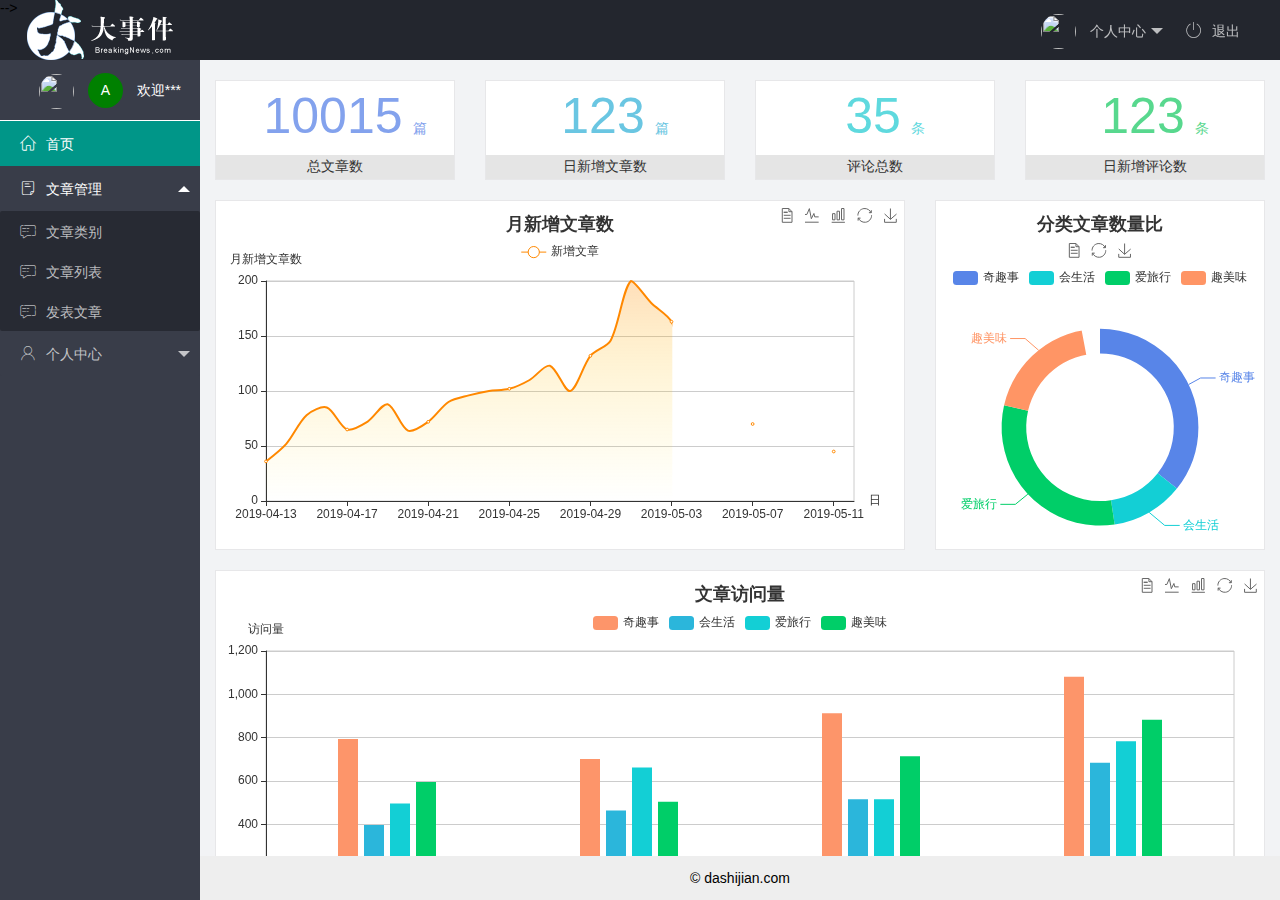
==== commit 1ffff856: "login" ====
--- a/index.html
+++ b/index.html
@@ -59,7 +59,7 @@
                         </dl>
                     </li>
                     <li class="layui-nav-item">
-                        <a href="javascript:;">
+                        <a href="/user/user.html" target="fd">
                             <span class="iconfont icon-user"></span>个人中心</a>
                         <dl class="layui-nav-child">
                             <dd><a href="javascript:;"><span class="iconfont icon-pinglun"></span>基本资料</a></dd>
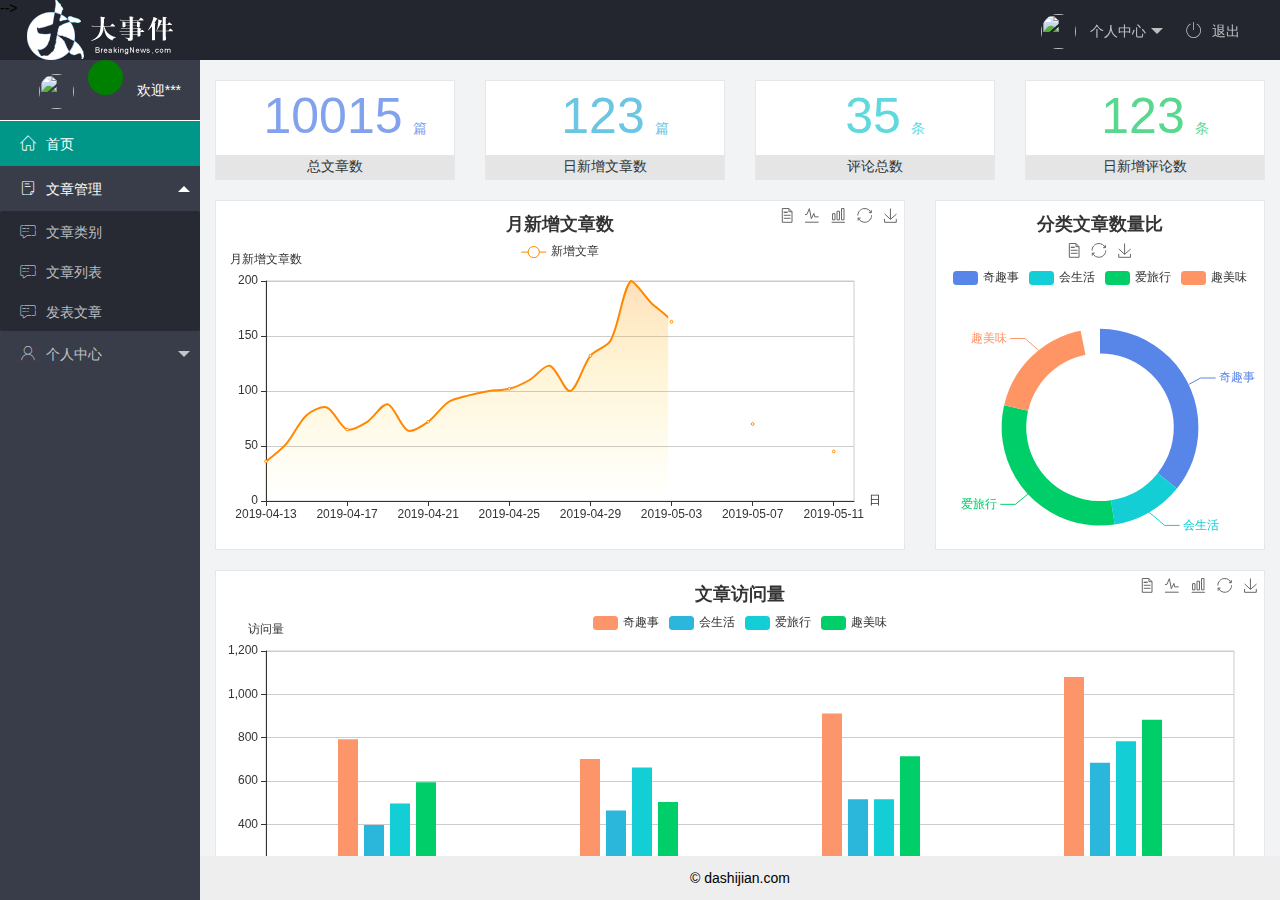
==== commit ddf54b1d: "uerr界面修改完成" ====
--- a/index.html
+++ b/index.html
@@ -41,7 +41,7 @@
                   <!-- 个人头像 -->
               <div class="uselogo">
                 <img src="http://t.cn/RCzsdCq" class="layui-nav-img">
-                <span class="logo_two">A</span>
+                <span class="logo_two"></span>
                 <span id="welcome">欢迎***</span>
 
             </div>
@@ -64,7 +64,7 @@
                         <dl class="layui-nav-child">
                             <dd><a href="javascript:;"><span class="iconfont icon-pinglun"></span>基本资料</a></dd>
                             <dd><a href="javascript:;"><span class="iconfont icon-pinglun"></span>更换头像</a></dd>
-                            <dd><a href=""><span class="iconfont icon-pinglun"></span>重置密码</a></dd>
+                            <dd><a href="/user/userpass.html" target="fd"><span class="iconfont icon-pinglun"></span>重置密码</a></dd>
                         </dl>
                     </li>
                 </ul>
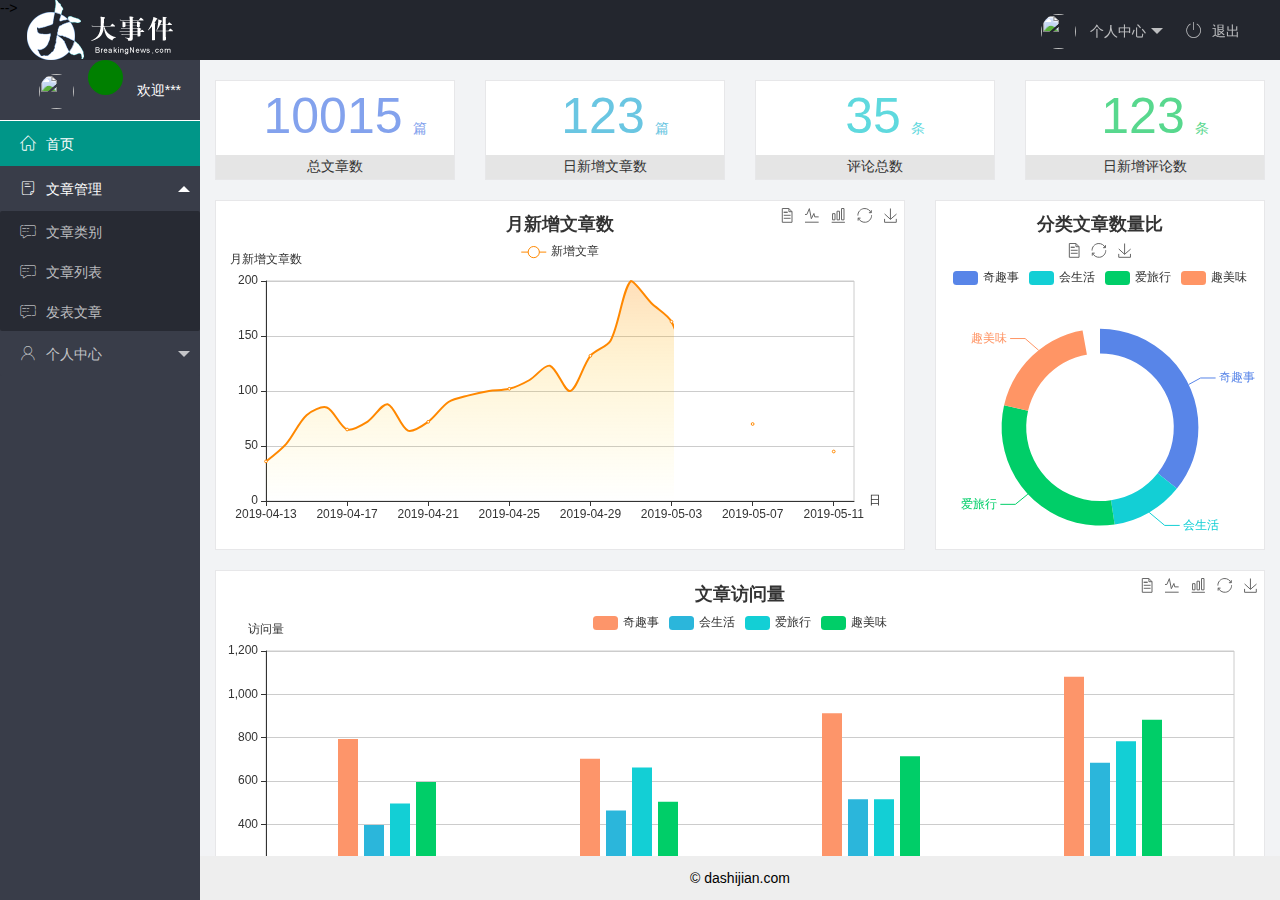
==== commit b0f25364: "content头像功能" ====
--- a/index.html
+++ b/index.html
@@ -63,7 +63,7 @@
                             <span class="iconfont icon-user"></span>个人中心</a>
                         <dl class="layui-nav-child">
                             <dd><a href="javascript:;"><span class="iconfont icon-pinglun"></span>基本资料</a></dd>
-                            <dd><a href="javascript:;"><span class="iconfont icon-pinglun"></span>更换头像</a></dd>
+                            <dd><a href="/user/userlogo.html" target="fd"><span class="iconfont icon-pinglun"></span>更换头像</a></dd>
                             <dd><a href="/user/userpass.html" target="fd"><span class="iconfont icon-pinglun"></span>重置密码</a></dd>
                         </dl>
                     </li>
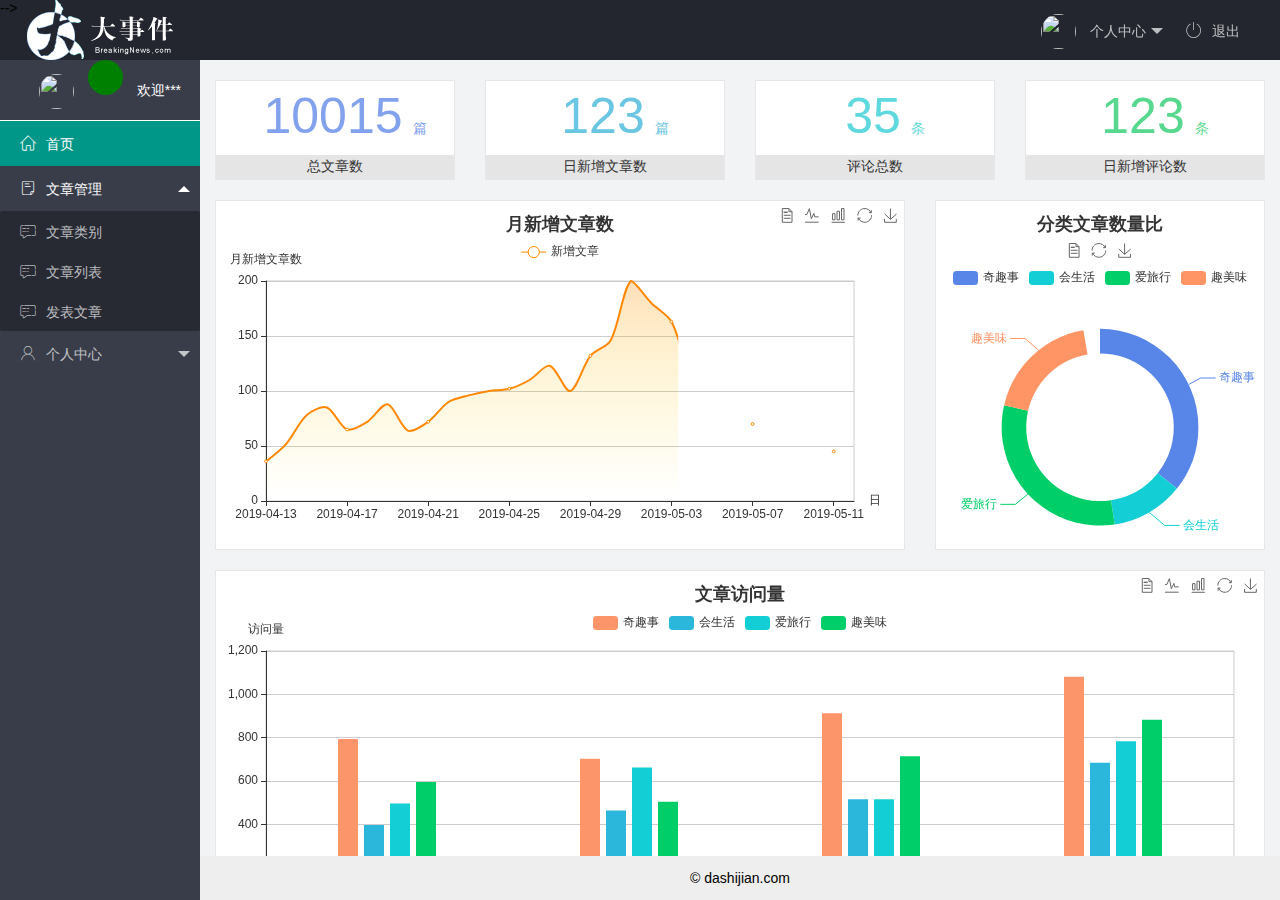
==== commit 32d4916c: "19.06" ====
--- a/index.html
+++ b/index.html
@@ -50,7 +50,7 @@
                     <li class="layui-nav-item layui-this"><a href="home/dashboard.html" target="fd">
                         <span class="iconfont icon-home"></span>首页</a></li>
                     <li class="layui-nav-item layui-nav-itemed">
-                        <a class="" href="javascript:;">
+                        <a class="" href="text/text.html" target="fd">
                             <span class="iconfont icon-16"></span>文章管理</a>
                         <dl class="layui-nav-child">
                             <dd><a href="javascript:;"><span class="iconfont icon-pinglun"></span>文章类别</a></dd>
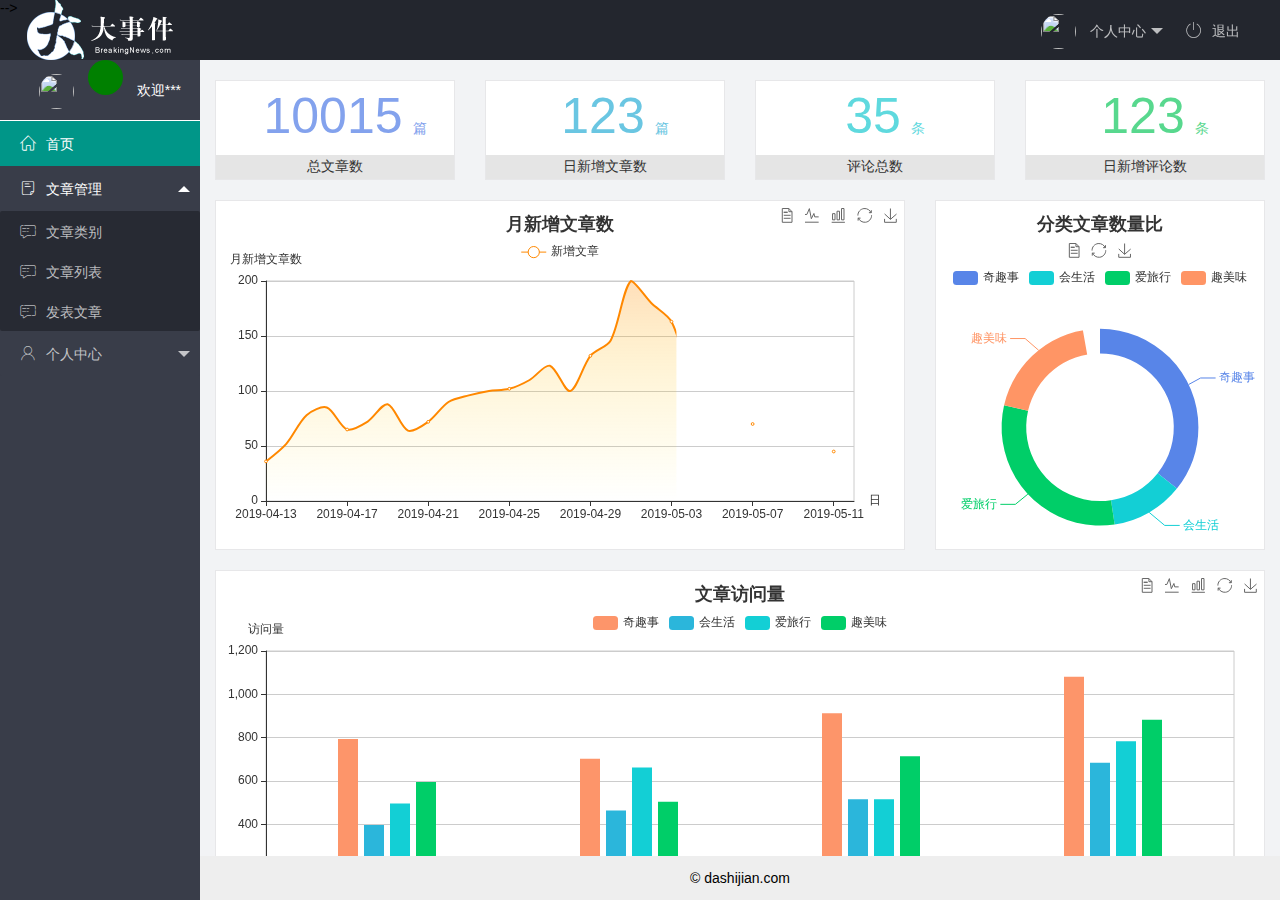
==== commit d7570d09: "更改完成" ====
--- a/index.html
+++ b/index.html
@@ -42,7 +42,7 @@
               <div class="uselogo">
                 <img src="http://t.cn/RCzsdCq" class="layui-nav-img">
                 <span class="logo_two"></span>
-                <span id="welcome">欢迎***</span>
+                <span id="welcome" class="welcome">欢迎***</span>
 
             </div>
                 <!-- 左侧导航区域（可配合layui已有的垂直导航） -->
@@ -50,10 +50,10 @@
                     <li class="layui-nav-item layui-this"><a href="home/dashboard.html" target="fd">
                         <span class="iconfont icon-home"></span>首页</a></li>
                     <li class="layui-nav-item layui-nav-itemed">
-                        <a class="" href="text/text.html" target="fd">
+                        <a class="" href="javascript:;" >
                             <span class="iconfont icon-16"></span>文章管理</a>
                         <dl class="layui-nav-child">
-                            <dd><a href="javascript:;"><span class="iconfont icon-pinglun"></span>文章类别</a></dd>
+                            <dd><a href="text/text.html" target="fd"><span class="iconfont icon-pinglun"></span>文章类别</a></dd>
                             <dd><a href="javascript:;"><span class="iconfont icon-pinglun"></span>文章列表</a></dd>
                             <dd><a href="javascript:;"><span class="iconfont icon-pinglun"></span>发表文章</a></dd>
                         </dl>
--- a/assets/css/index.css
+++ b/assets/css/index.css
@@ -36,3 +36,4 @@
     border-radius: 50%;
     background-color: green;
 }
+
